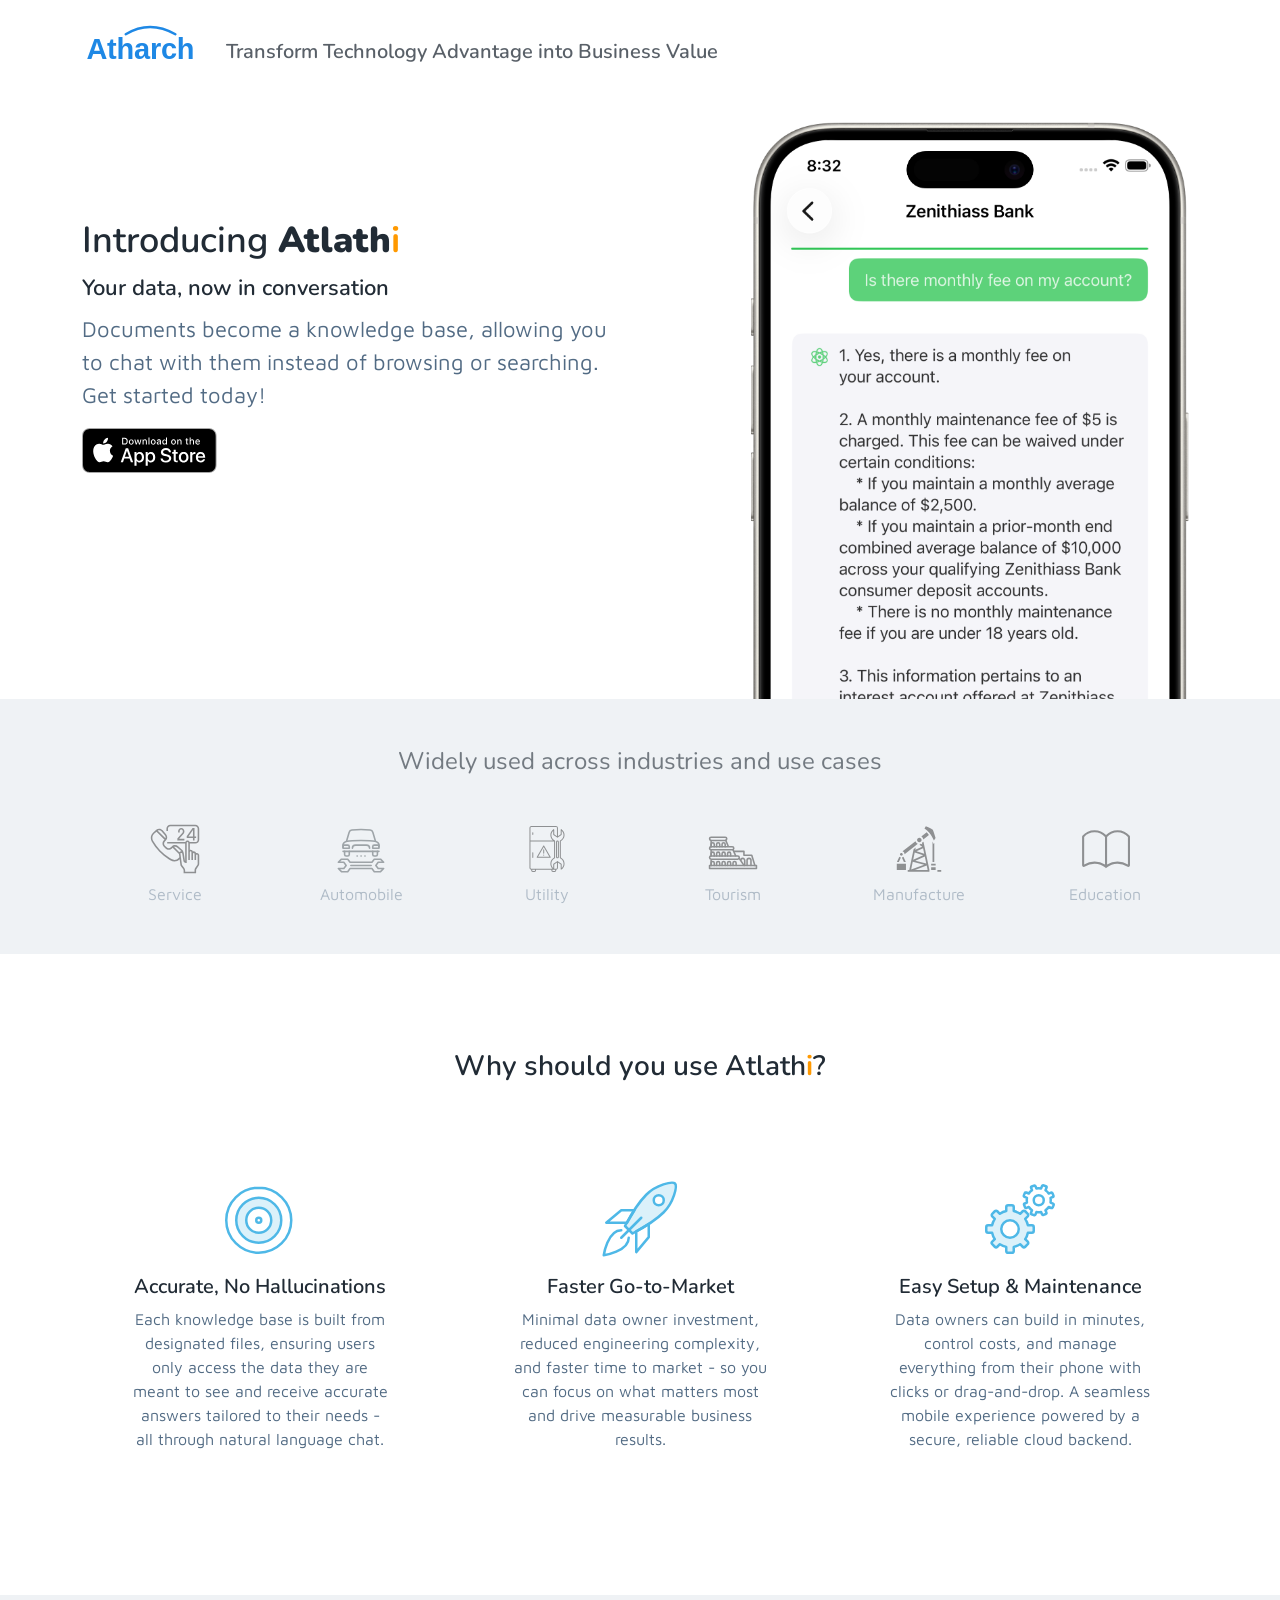
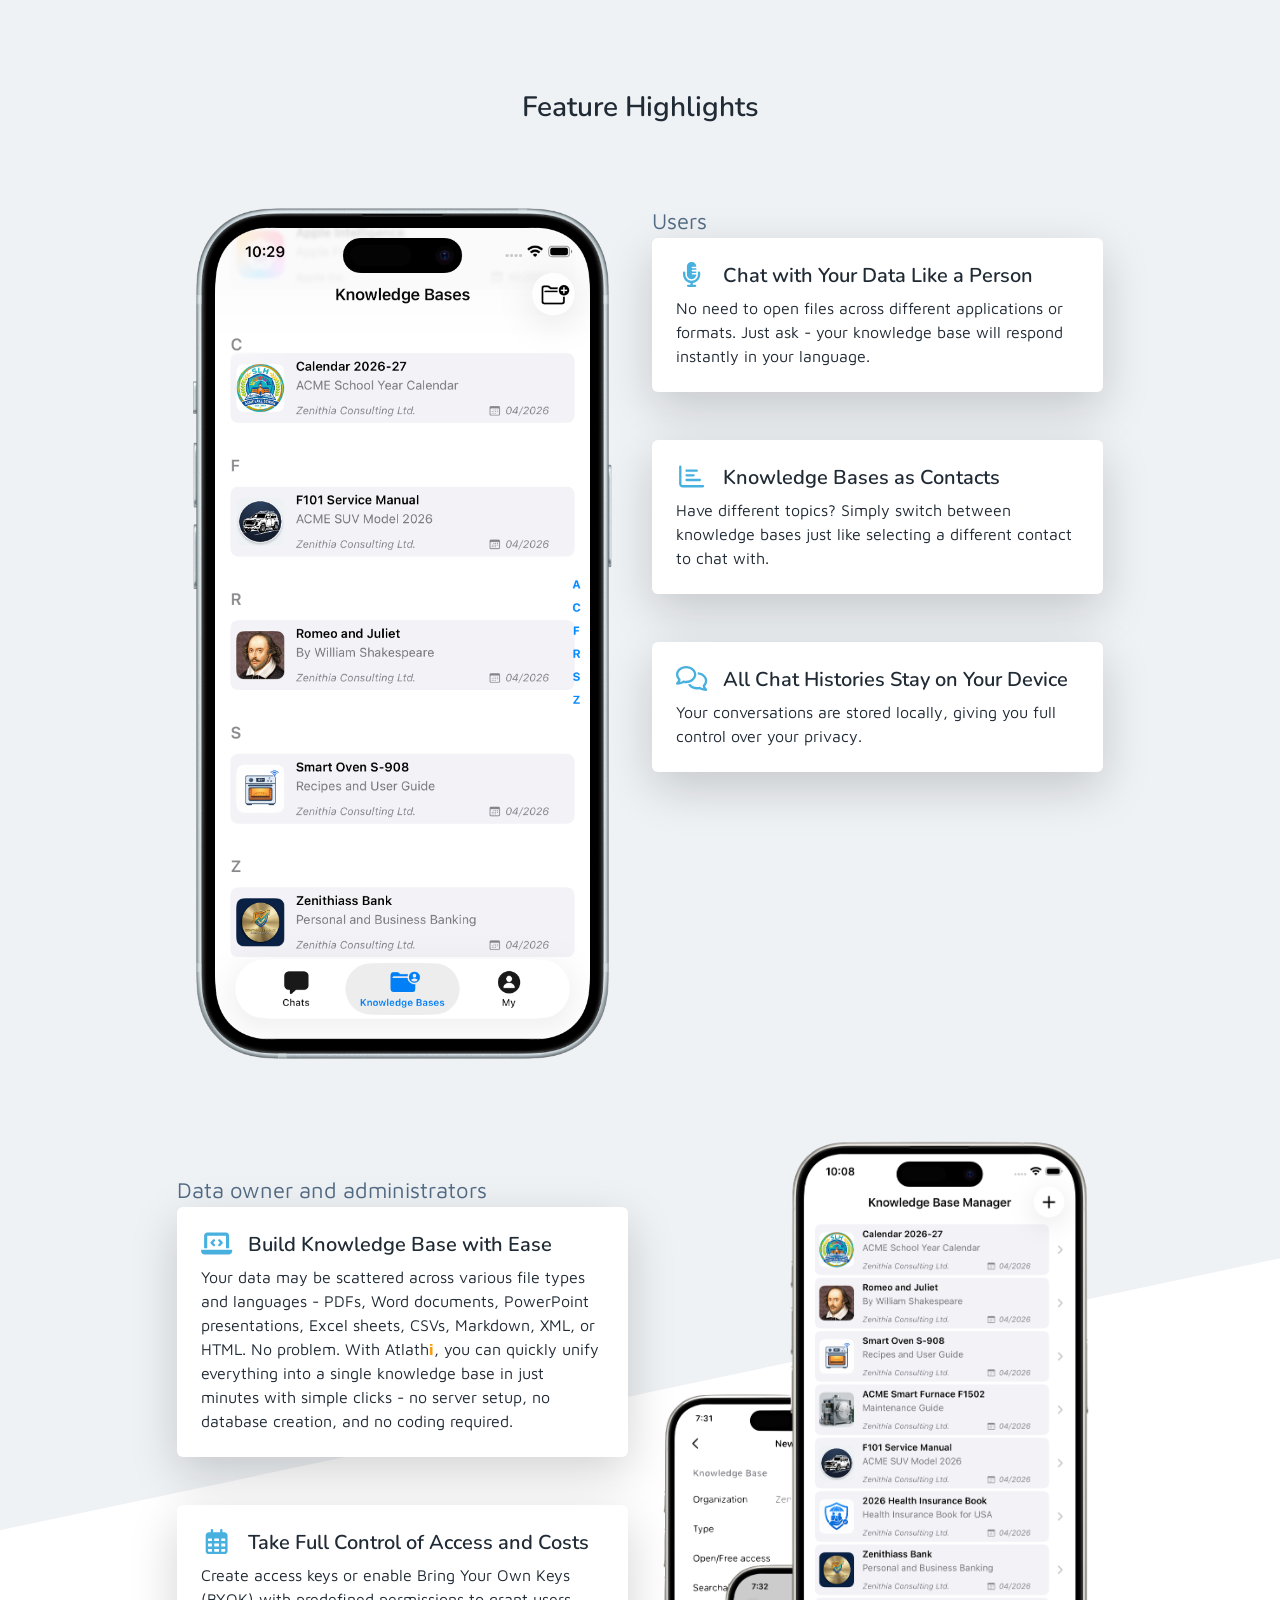
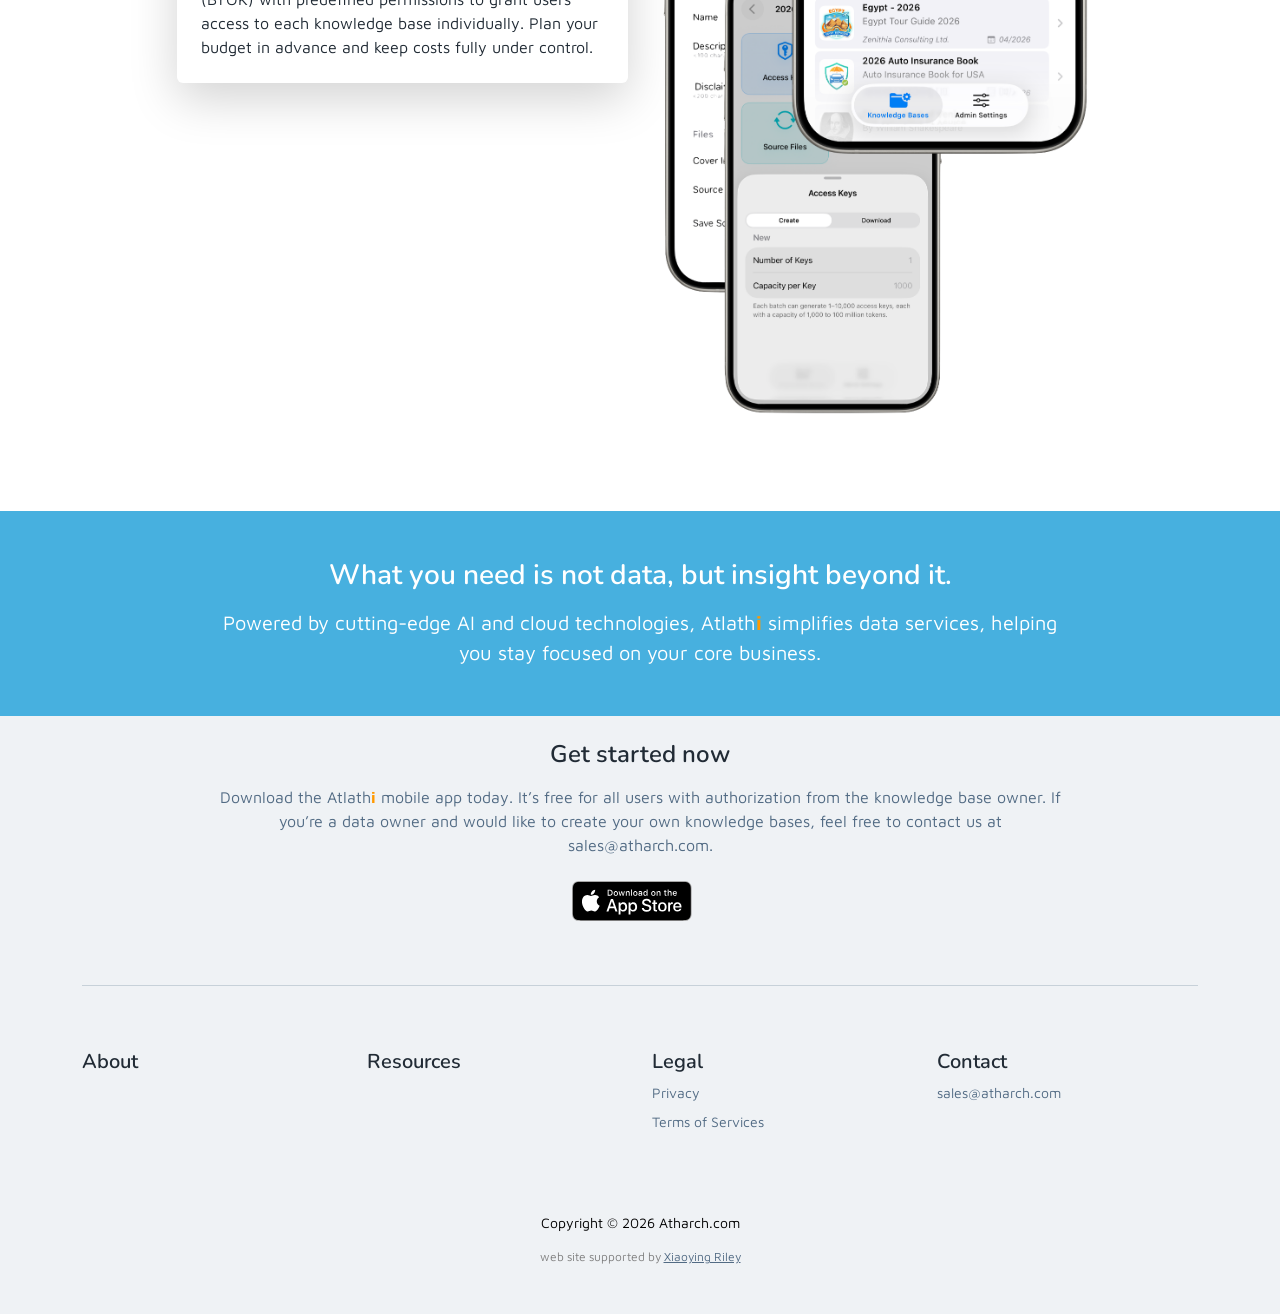
==== index.html @ 4c89c0ac "update I to orange" ====
<!DOCTYPE html>
<html lang="en"> 
<head>
    <title>Atharch.com</title>
    
    <!-- Meta -->
    <meta charset="utf-8">
    <meta http-equiv="X-UA-Compatible" content="IE=edge">
    <meta name="viewport" content="width=device-width, initial-scale=1.0">
    <meta name="description" content="Atlathi - Chat with your data">
    <meta name="author" content="Atharch.com">    
    <link rel="shortcut icon" href="favicon.ico"> 
    
    <!-- Google Font -->
    <link href="https://fonts.googleapis.com/css?family=Maven+Pro:400,500,700|Nunito:400,600,700" rel="stylesheet">
    
    <!-- FontAwesome JS-->
	<script defer src="assets/fontawesome/js/all.min.js"></script>
    
    <!-- Plugins CSS -->
    <link rel="stylesheet" href="assets/plugins/flickity/flickity.min.css">
    
    <!-- Theme CSS -->  
    <link id="theme-style" rel="stylesheet" href="assets/css/theme.css">

</head> 

<script>
document.addEventListener('click', function(e) {
    const target = e.target.closest('a'); // 确保点击的是链接
    if (target && target.getAttribute('href') === '#') {
        e.preventDefault(); // 核心：阻止浏览器的默认添加 # 行为
    }
}, false);
</script>

<body>
	</div>
    <header class="header">
	    
        <div class="branding">
            
            <div class="container position-relative">

				<nav class="navbar navbar-expand-lg" >
					<h1 class="site-logo">                                                                                                                        
						<a class="navbar-brand d-inline-flex align-items-end" href="/">                                                                             
						<img class="logo-icon me-3" src="assets/images/atharch-logo-icon.svg" alt="logo">                                                         
						<span class="text-muted" style="font-size: 1.25rem;">Transform Technology Advantage into Business Value</span>                              
						</a>                                                                                                                                        
					</h1>  	
					<!-- // Social Media List -->
					<!-- <ul class="social-list list-inline mb-0 position-absolute">
			            <li class="list-inline-item"><a class="text-dark" href="#"><i class="fa-brands fa-x-twitter fa-fw"></i></a></li>
		                <li class="list-inline-item"><a class="text-dark" href="#"><i class="fa-brands fa-facebook-f fa-fw"></i></a></li>
		                <li class="list-inline-item"><a class="text-dark" href="#"><i class="fa-brands fa-instagram fa-fw"></i></a></li>
		            </ul> -->
	
				</nav>	            
            </div><!--//container-->            
        </div><!--//branding-->
    </header><!--//header-->
    
    <section class="hero-section">
	    <div class="container">
		    <div class="row figure-holder">
			    <div class="col-12 col-md-6 pt-3 pt-md-4">
					<h2 class="site-headline font-weight-bold mt-lg-5 pt-lg-5">Introducing <strong>Atlath<span style="color:#FF9900;font-weight:bold">i</span></strong><br>
					<span class="site-tagline mb-3">Your data, now in conversation</span>
					</h2>

					<div class="site-tagline mb-3">Documents become a knowledge base, allowing you to chat with them instead of browsing or searching. Get started today!</div>

					<div class="cta-btns">
					    <!-- <div class="mb-4"><a class="btn btn-primary font-weight-bold theme-btn" href="https://themes.3rdwavemedia.com/bootstrap-templates/startup/nova-bootstrap-landing-page-template-for-mobile-apps/">Try Nova for FREE</a></div> -->
					    <ul class="app-stores list-unstyled list-inline mx-auto mx-md-0 d-inline-block">
						    <li class="list-inline-item me-3"><a href="#"><img class="ios" src="assets/images/appstore-apple.svg" alt="app-store"></a></li>
						    <!-- <li class="list-inline-item"><a href="#"><img class="android" src="assets/images/appstore-android.svg" alt="google play"></a></li> -->
					    </ul>
				    </div>
			    </div>
		    </div><!--//row-->
	    </div>
    </section><!--//hero-section-->
    
    <section class="logos-section theme-bg-primary py-5 text-center">
	    <div class="container">
		    <h3 class="mb-5">Widely used across industries and use cases</h3>
		    <div class="logos-row row mx-auto justify-content-center">
	            <div class="item col-4 col-md-3 col-lg-2 mb-3 mb-lg-0">
		            <div class="item-inner d-flex flex-column align-items-center">
		                <img src="assets/images/logos/support-logo.svg" alt="Service" style="height: 50px; width: auto;">
		                <span class="mt-2">Service</span>
		            </div>
	            </div>

				<div class="item col-4 col-md-3 col-lg-2 mb-3 mb-lg-0">
		            <div class="item-inner d-flex flex-column align-items-center">
		                <img src="assets/images/logos/automobile-logo.svg" alt="Automobile" style="height: 50px; width: auto;">
		                <span class="mt-2">Automobile</span>
		            </div>
	            </div>

	            <div class="item col-4 col-md-3 col-lg-2 mb-3 mb-lg-0">
		            <div class="item-inner d-flex flex-column align-items-center">
		                <img src="assets/images/logos/repair-logo.svg" alt="Utility" style="height: 50px; width: auto;">
		                <span class="mt-2">Utility</span>
		            </div>
	            </div>

	            <div class="item col-4 col-md-3 col-lg-2 mb-3 mb-lg-0">
		            <div class="item-inner d-flex flex-column align-items-center">
		                <img src="assets/images/logos/tourism-logo.svg" alt="Tourism" style="height: 50px; width: auto;">
		                <span class="mt-2">Tourism</span>
		            </div>
	            </div>

	            <div class="item col-4 col-md-3 col-lg-2 mb-3 mb-lg-0">
		            <div class="item-inner d-flex flex-column align-items-center">
		                <img src="assets/images/logos/industry-logo.svg" alt="Manufacture" style="height: 50px; width: auto;">
		                <span class="mt-2">Manufacture</span>
		            </div>
	            </div>

				<div class="item col-4 col-md-3 col-lg-2 mb-3 mb-lg-0">
		            <div class="item-inner d-flex flex-column align-items-center">
		                <img src="assets/images/logos/education-logo.svg" alt="Education" style="height: 50px; width: auto;">
		                <span class="mt-2">Education</span>
		            </div>
	            </div>
	        </div>
	    </div>
    </section>
    
    <section class="benefits-section py-5">
	    
	    <div class="container py-lg-5">
		    <h3 class="mb-5 text-center font-weight-bold">Why should you use Atlath<span style="color:#FF9900;font-weight:bold">i</span>?</h3>
		    <div class="row">
		        <div class="item col-12 col-lg-4">
				    <div class="item-inner text-center p-3 p-lg-5">
					    <img class="mb-3" src="assets/images/icon-target.svg" alt="" />
					    <h5>Accurate, No Hallucinations</h5>
					    <div>Each knowledge base is built from designated files, ensuring users only access the data they are meant to see and receive accurate answers tailored to their needs - all through natural language chat. </div>
				    </div>
			    </div>
			    <div class="item col-12 col-lg-4">
				    <div class="item-inner text-center p-3 p-lg-5">
					    <img class="mb-3" src="assets/images/icon-rocket.svg" alt="" />
					    <h5>Faster Go-to-Market</h5>
					    <div>Minimal data owner investment, reduced engineering complexity, and faster time to market - so you can focus on what matters most and drive measurable business results.</div>
				    </div>
			    </div>
			    <div class="item col-12 col-lg-4">
				    <div class="item-inner text-center p-3 p-lg-5">
					    <img class="mb-3" src="assets/images/icon-cogs.svg" alt="" />
					    <h5>Easy Setup & Maintenance</h5>
					    <div>Data owners can build in minutes, control costs, and manage everything from their phone with clicks or drag-and-drop. A seamless mobile experience powered by a secure, reliable cloud backend.</div>
				    </div>
			    </div>
		    </div><!--//row-->
		    <!-- <div class="pt-3 text-center">
			    <a class="btn btn-primary theme-btn theme-btn-ghost font-weight-bold" href="#">Learn More</a>
		    </div> -->
	    </div>
	    
    </section><!--//benefits-section-->
    
    <section class="features-section py-5">
	    <div class="container py-lg-5 position-relative">
		    <h3 class="mb-3 text-center font-weight-bold section-heading">Feature Highlights</h3>
		    <div class="row pt-5 mb-5">
			    
			    <div class="col-12 col-md-6 col-xl-5 offset-xl-1 d-none d-md-block">
				    <img class="product-figure product-figure-1 img-fluid" src="assets/images/feature1.png" alt="" />
			    </div>
			    
		        <div class="col-12 col-md-6 col-xl-5 pr-xl-3 pt-md-3">
					<span class="site-tagline mb-3">Users</span>
				    <div class="card rounded border-0 shadow-lg  mb-5">
					    <div class="card-body p-4">
							<h5 class="card-title"><i class="fas fa-microphone-alt me-2 me-lg-3 text-primary fa-lg fa-fw"></i>Chat with Your Data Like a Person</h5>
							<p class="card-text">No need to open files across different applications or formats. Just ask - your knowledge base will respond instantly in your language.</p>
							<!-- <a class="more-link" href="#" >Learn more <span class="more-arrow">&rarr;</span></a> -->
						</div>
				    </div>
				    
				    <div class="card rounded border-0 shadow-lg mb-5">
					    <div class="card-body p-4">
							<h5 class="card-title"><i class="far fa-chart-bar me-2 me-lg-3 text-primary fa-lg fa-fw"></i>Knowledge Bases as Contacts</h5>
							<p class="card-text">Have different topics? Simply switch between knowledge bases just like selecting a different contact to chat with.</p>
							<!-- <a class="more-link" href="#" >Learn more <span class="more-arrow">&rarr;</span></a> -->
						</div>
				    </div>
				    <div class="card rounded border-0 shadow-lg">
					    <div class="card-body p-4">
							<h5 class="card-title"><i class="far fa-comments me-2 me-lg-3 text-primary fa-lg fa-fw"></i>All Chat Histories Stay on Your Device</h5>
							<p class="card-text">Your conversations are stored locally, giving you full control over your privacy.</p>
							<!-- <a class="more-link" href="#" >Learn more <span class="more-arrow">&rarr;</span></a> -->
						</div>
				    </div>
			    </div>
		    </div>
		    
		    <div class="row">
			    <div class="col-12 col-md-6 col-xl-5 order-md-2 pr-xl-3 d-none d-md-block">
				    <img class="product-figure product-figure-2 img-fluid" src="assets/images/admin.png" alt="" />
			    </div>
			    <div class="col-12 col-md-6 col-xl-5 order-md-1 offset-xl-1 pt-xl-5">
					<span class="site-tagline mb-3">Data owner and administrators</span>
				    <div class="card rounded border-0 shadow-lg  mb-5">
					    <div class="card-body p-4">
							<h5 class="card-title"><i class="fas fa-laptop-code me-2 me-lg-3 text-primary fa-lg fa-fw"></i>Build Knowledge Base with Ease</h5>
							<p class="card-text">Your data may be scattered across various file types and languages - PDFs, Word documents, PowerPoint presentations, Excel sheets, CSVs, Markdown, XML, or HTML. No problem. With Atlath<span style="color:#FF9900;font-weight:bold">i</span>, you can quickly unify everything into a single knowledge base in just minutes with simple clicks - no server setup, no database creation, and no coding required.</p>
							<!-- <a class="more-link" href="#" >Learn more <span class="more-arrow">&rarr;</span></a> -->
						</div>
				    </div>
				    
				    <div class="card rounded border-0 shadow-lg">
					    <div class="card-body p-4">
							<h5 class="card-title"><i class="far fa-calendar-alt me-2 me-lg-3 text-primary fa-lg fa-fw"></i>Take Full Control of Access and Costs</h5>
							<p class="card-text">Create access keys or enable Bring Your Own Keys (BYOK) with predefined permissions to grant users access to each knowledge base individually. Plan your budget in advance and keep costs fully under control.</p>
							<!-- <a class="more-link" href="#" >Learn more <span class="more-arrow">&rarr;</span></a> -->
						</div>
				    </div>
			    </div>
			   
		    </div>
		    
		    <!-- <div class="pt-5 text-center">
			    <a class="btn btn-primary theme-btn theme-btn-ghost font-weight-bold" href="#">View all features</a>
		    </div> -->
	    </div><!--//container-->
	    
    </section><!--//features-section-->
    
    <section class="cta-section py-5 theme-bg-secondary text-center">
	    <div class="container">
		    <h3 class="text-white font-weight-bold mb-3">What you need is not data, but insight beyond it.</h3>
		    <div class="text-white mx-auto single-col-max-width section-intro">Powered by cutting-edge AI and cloud technologies, Atlath<span style="color:#FF9900;font-weight:bold">i</span> simplifies data services, helping you stay focused on your core business.</div>
		    <!-- <a class="btn theme-btn theme-btn-ghost theme-btn-on-bg mt-4" href="#">Download  Now - It's FREE</a> -->
	    </div>
    </section>
    
    <!-- <section id="quote" class="testimonial-section py-5">
	    <div class="py-lg-5">
		    <h3 class="mb-5 text-center">We know that your business success is built on your customers' success</h3>
		    
	        <div id="testimonial-carousel" class="testimonial-carousel">
			    <div class="carousel-cell">
				    <div class="item-inner shadow rounded">
					    <h5 class="mb-2">Amazing App!</h5>
					    <div class="ratings text-primary mb-3"><i class="fas fa-star"></i><i class="fas fa-star"></i><i class="fas fa-star"></i><i class="fas fa-star"></i><i class="fas fa-star"></i></div>
					    <div class="mb-3">Lorem ipsum dolor sit amet, consectetuer adipiscing elit. Aenean commodo ligula eget dolor. Aenean massa. Cum sociis natoque penatibus et magnis dis.Lorem ipsum dolor sit amet, consectetuer adipiscing elit. Aenean commodo ligula eget dolor. Aenean massa. 
					    </div>
					    <div class="source row">
						    <div class="col-auto">
						        <img class="source-profile rounded-circle" src="assets/images/users/user-1.jpg" alt="" />
					        </div>
						    <div class="source-info col pt-3">
							    <div>Tony Carter</div>
							    <div>London, UK</div>
						    </div>
					    </div>
				    </div>
			    </div>
			    
			    <div class="carousel-cell">
				    <div class="item-inner shadow rounded">
					    <h5 class="mb-2">Marvellous!</h5>
					    <div class="ratings text-primary mb-3"><i class="fas fa-star"></i><i class="fas fa-star"></i><i class="fas fa-star"></i><i class="fas fa-star"></i><i class="fas fa-star-half"></i></div>
					    <div class="mb-3">Lorem ipsum dolor sit amet, consectetuer adipiscing elit. Aenean commodo ligula eget dolor. Aenean massa. Cum sociis natoque penatibus et magnis dis.Lorem ipsum dolor sit amet, consectetuer adipiscing elit. Aenean commodo ligula eget dolor. Aenean massa. 
					    </div>
					    <div class="source row">
						    <div class="col-auto">
						        <img class="source-profile rounded-circle" src="assets/images/users/user-2.jpg" alt="" />
						    </div>
						    <div class="source-info col pt-3">
							    <div>Helen Owens</div>
							    <div>New York, US</div>
						    </div>
					    </div>
				    </div>
			    </div>
			    
			    <div class="carousel-cell">
				    <div class="item-inner shadow rounded">
					    <h5 class="mb-2">Actually Impressive!</h5>
					    <div class="ratings text-primary mb-3"><i class="fas fa-star"></i><i class="fas fa-star"></i><i class="fas fa-star"></i><i class="fas fa-star"></i><i class="fas fa-star"></i></div>
					    <div class="mb-3">Lorem ipsum dolor sit amet, consectetuer adipiscing elit. Aenean commodo ligula eget dolor. Aenean massa. Cum sociis natoque penatibus et magnis dis.Lorem ipsum dolor sit amet, consectetuer adipiscing elit. Aenean commodo ligula eget dolor. Aenean massa. 
					    </div>
					    <div class="source row">
						    <div class="col-auto">
						        <img class="source-profile rounded-circle" src="assets/images/users/user-3.jpg" alt="" />
						    </div>
						    <div class="source-info col pt-3">
							    <div>Scott Rivera</div>
							    <div>Florida, US</div>
						    </div>
					    </div>
				    </div>
			    </div>
			    
			    <div class="carousel-cell">
				    <div class="item-inner shadow rounded">
					    <h5 class="mb-2">Total Game Changer!</h5>
					    <div class="ratings text-primary mb-3"><i class="fas fa-star"></i><i class="fas fa-star"></i><i class="fas fa-star"></i><i class="fas fa-star"></i><i class="fas fa-star"></i></div>
					    <div class="mb-3">Lorem ipsum dolor sit amet, consectetuer adipiscing elit. Aenean commodo ligula eget dolor. Aenean massa. Cum sociis natoque penatibus et magnis dis.Lorem ipsum dolor sit amet, consectetuer adipiscing elit. Aenean commodo ligula eget dolor. Aenean massa. 
					    </div>
					    <div class="source row">
						    <div class="col-auto">
						        <img class="source-profile rounded-circle" src="assets/images/users/user-4.jpg" alt="" />
						    </div>
						    <div class="source-info col pt-3">
							    <div>Charles Brewer</div>
							    <div>San Francisco, US</div>
						    </div>
					    </div>
				    </div>
			    </div>
			    
			    <div class="carousel-cell">
				    <div class="item-inner shadow rounded">
					    <h5 class="mb-2">Just Perfect!</h5>
					    <div class="ratings text-primary mb-3"><i class="fas fa-star"></i><i class="fas fa-star"></i><i class="fas fa-star"></i><i class="fas fa-star"></i><i class="fas fa-star"></i></div>
					    <div class="mb-3">Lorem ipsum dolor sit amet, consectetuer adipiscing elit. Aenean commodo ligula eget dolor. Aenean massa. Cum sociis natoque penatibus et magnis dis.Lorem ipsum dolor sit amet, consectetuer adipiscing elit. Aenean commodo ligula eget dolor. Aenean massa. 
					    </div>
					    <div class="source row">
						    <div class="col-auto">
						        <img class="source-profile rounded-circle" src="assets/images/users/user-5.jpg" alt="" />
						    </div>
						    <div class="source-info col pt-3">
							    <div>Deborah Reed</div>
							    <div>Paris, France</div>
						    </div>
					    </div>
				    </div>
			    </div>
			    
			    <div class="carousel-cell">
				    <div class="item-inner shadow rounded">
					    <h5 class="mb-2">Great App!</h5>
					    <div class="ratings text-primary mb-3"><i class="fas fa-star"></i><i class="fas fa-star"></i><i class="fas fa-star"></i><i class="fas fa-star"></i><i class="fas fa-star"></i></div>
					    <div class="mb-3">Lorem ipsum dolor sit amet, consectetuer adipiscing elit. Aenean commodo ligula eget dolor. Aenean massa. Cum sociis natoque penatibus et magnis dis.Lorem ipsum dolor sit amet, consectetuer adipiscing elit. Aenean commodo ligula eget dolor. Aenean massa. 
					    </div>
					    <div class="source row">
						    <div class="col-auto">
						        <img class="source-profile rounded-circle" src="assets/images/users/user-6.jpg" alt="" />
						    </div>
						    <div class="source-info col pt-3">
							    <div>Tony Cheng</div>
							    <div>San Francisco, US</div>
						    </div>
					    </div>
				    </div>
			    </div>
			    
			    <div class="carousel-cell">
				    <div class="item-inner shadow rounded">
					    <h5 class="mb-2">Exceptional!</h5>
					    <div class="ratings text-primary mb-3"><i class="fas fa-star"></i><i class="fas fa-star"></i><i class="fas fa-star"></i><i class="fas fa-star"></i><i class="fas fa-star"></i></div>
					    <div class="mb-3">Lorem ipsum dolor sit amet, consectetuer adipiscing elit. Aenean commodo ligula eget dolor. Aenean massa. Cum sociis natoque penatibus et magnis dis.Lorem ipsum dolor sit amet, consectetuer adipiscing elit. Aenean commodo ligula eget dolor. Aenean massa. 
					    </div>
					    <div class="source row">
						    <div class="col-auto">
						        <img class="source-profile rounded-circle me-3" src="assets/images/users/user-7.jpg" alt="" />
						    </div>
						    <div class="source-info col pt-3">
							    <div>Kimberly Wells</div>
							    <div>London, UK</div>
						    </div>
					    </div>
				    </div>
			    </div> 
		    </div>  

		    <div class="pt-5 text-center">
			    <a class="btn btn-primary theme-btn font-weight-bold" href="#">Try Atlath<span style="color:#FF9900;font-weight:bold">i</span> Now</a>
		    </div>
		 
	    </div>
	    
    </section> -->
           
    <footer class="footer theme-bg-primary">
	   
	    <div class="download-area py-4">
		    <div class="container text-center">
			    <h3 class="mb-3">Get started now</h3>
		    <!-- <div class="section-intro mb-4 single-col-max-width mx-auto">Download the Atlathi mobile app today. It's free for all users with authorization from the knowledge base owner. If you're a data owner and would like to create your own knowledge bases, feel free to contact us at sales@atharch.com.</div> -->
				
				<div class="section-intro mb-4 single-col-max-width mx-auto">
					Download the Atlath<span style="color:#FF9900;font-weight:bold">i</span> mobile app today. It’s free for all users with authorization from the knowledge base owner.
					If you’re a data owner and would like to create your own knowledge bases, feel free to contact us at
					<a href="mailto:sales@atharch.com?subject=Atlathi%20Inquiry"
					   style="color:inherit; text-decoration:none;"
					   onmouseover="this.style.textDecoration=’underline’"
					   onmouseout="this.style.textDecoration=’none’">sales@atharch.com</a>.
				</div>
				
				<ul class="app-stores list-unstyled list-inline mx-auto  d-inline-block">
				    <li class="list-inline-item me-3"><a href="#"><img class="ios" src="assets/images/appstore-apple.svg" alt="app-store"></a></li>
				    <!-- <li class="list-inline-item"><a href="#"><img class="android" src="assets/images/appstore-android.svg" alt="google play"></a></li> -->
			    </ul>
		    </div><!--//container-->
	    </div><!--//download-area-->

	    <div class="container">
		    <hr>
	    </div>

		 <div class="container py-5 mb-3">
		    <div class="row">
			    <div class="footer-col col-6 col-lg-3">
				    <h4 class="col-heading">About</h4>
				    <ul class="list-unstyled">
					    <!-- <li><a class="text-link" href="#">Our Story</a></li> -->
					    <!-- <li><a class="text-link" href="#">Pricing</a></li> -->
					    <!-- <li><a class="text-link" href="#">Contact</a></li> -->
					    <!-- <li><a class="text-link" href="#">Jobs</a></li> -->
					    
				    </ul>
			    </div>
			    <div class="footer-col col-6 col-lg-3">
				    <h4 class="col-heading">Resources</h4>
				    <ul class="list-unstyled">
					    <!-- <li><a class="text-link" href="#">FAQs</a></li> -->
					    <!-- <li><a class="text-link" href="#">Blog</a></li> -->
					    <!-- <li><a class="text-link" href="#">Support</a></li> -->
					    <!-- <li><a class="text-link" href="#">Developer APIs</a></li> -->
				    </ul>
			    </div>
				
			    <div class="footer-col col-6 col-lg-3">
				    <h4 class="col-heading">Legal</h4>
				    <ul class="list-unstyled">
					    <li><a class="text-link" href="legal/privacy.html">Privacy</a></li>
					    <li><a class="text-link" href="legal/terms.html">Terms of Services</a></li>
				    </ul>
			    </div>

			    <div class="footer-col col-6 col-lg-3">
				    <h4 class="col-heading">Contact</h4>
				    <!-- <ul class="social-list list-unstyled mb-0">
					    <li class="list-inline-item"><a href="#"><i class="fa-brands fa-instagram fa-fw"></i></a></li>
			            <li class="list-inline-item"><a href="#"><i class="fa-brands fa-x-twitter fa-fw"></i></a></li>
		                <li class="list-inline-item"><a href="#"><i class="fa-brands fa-facebook-f fa-fw"></i></a></li>
		                <li class="list-inline-item"><a href="#"><i class="fa-brands fa-youtube fa-fw"></i></a></li>
		            </ul> -->
		            
		            <!-- <div class="mb-2">
			            Atharch Technology Ltd.<br>
			            5020 148th Ave NE<br>
			            Redmond, WA, 98052
		            </div> -->
		            <!-- <div>
			            <a class="text-link" href="#">info@atharch.com</a>
			        </div> -->
					<div id="email-container"></div>
						<script>
							(function() {
								var u = "sales";
								var d = "atharch.com";
								var target = document.getElementById('email-container');
								if (target) {
									var link = document.createElement('a');
									link.href = 'mailto:' + u + '@' + d + '?subject=' + encodeURIComponent('Atlathi Inquiry');
									link.textContent = u + '@' + d;
									link.className = "text-link"; // 保持你原有的样式类
									target.appendChild(link);
								}
							})();
						</script>
			    </div>
		    </div>
	    </div>

	    <div class="footer-bottom text-center pb-5">
	        <!--/* This template is free as long as you keep the footer attribution link. If you'd like to use the template without the attribution link, you can buy the commercial license via our website: themes.3rdwavemedia.com Thank you for your support. :) */-->
			<div style="color: black; font-size: 14px;">Copyright © 2026 Atharch.com

			<div style="height: 10px;"></div>
			
			<div style="color: gray; font-size: 12px; margin-top: 5px;">
				web site supported by 
				<a href="http://themes.3rdwavemedia.com" target="_blank">Xiaoying Riley</a>
			</div>

			<!-- </div>
			<small class="copyright">Web site template by <a href="http://themes.3rdwavemedia.com" target="_blank">Xiaoying Riley</a>
	    </div> -->
		
    </footer>

    <!-- Javascript -->          
    <script type="text/javascript" src="assets/plugins/popper.min.js"></script>
    <script type="text/javascript" src="assets/plugins/bootstrap/js/bootstrap.min.js"></script>  
    <script type="text/javascript" src="assets/plugins/flickity/flickity.pkgd.min.js"></script> 
    <script type="text/javascript" src="assets/js/main.js"></script> 

</body>
</html>
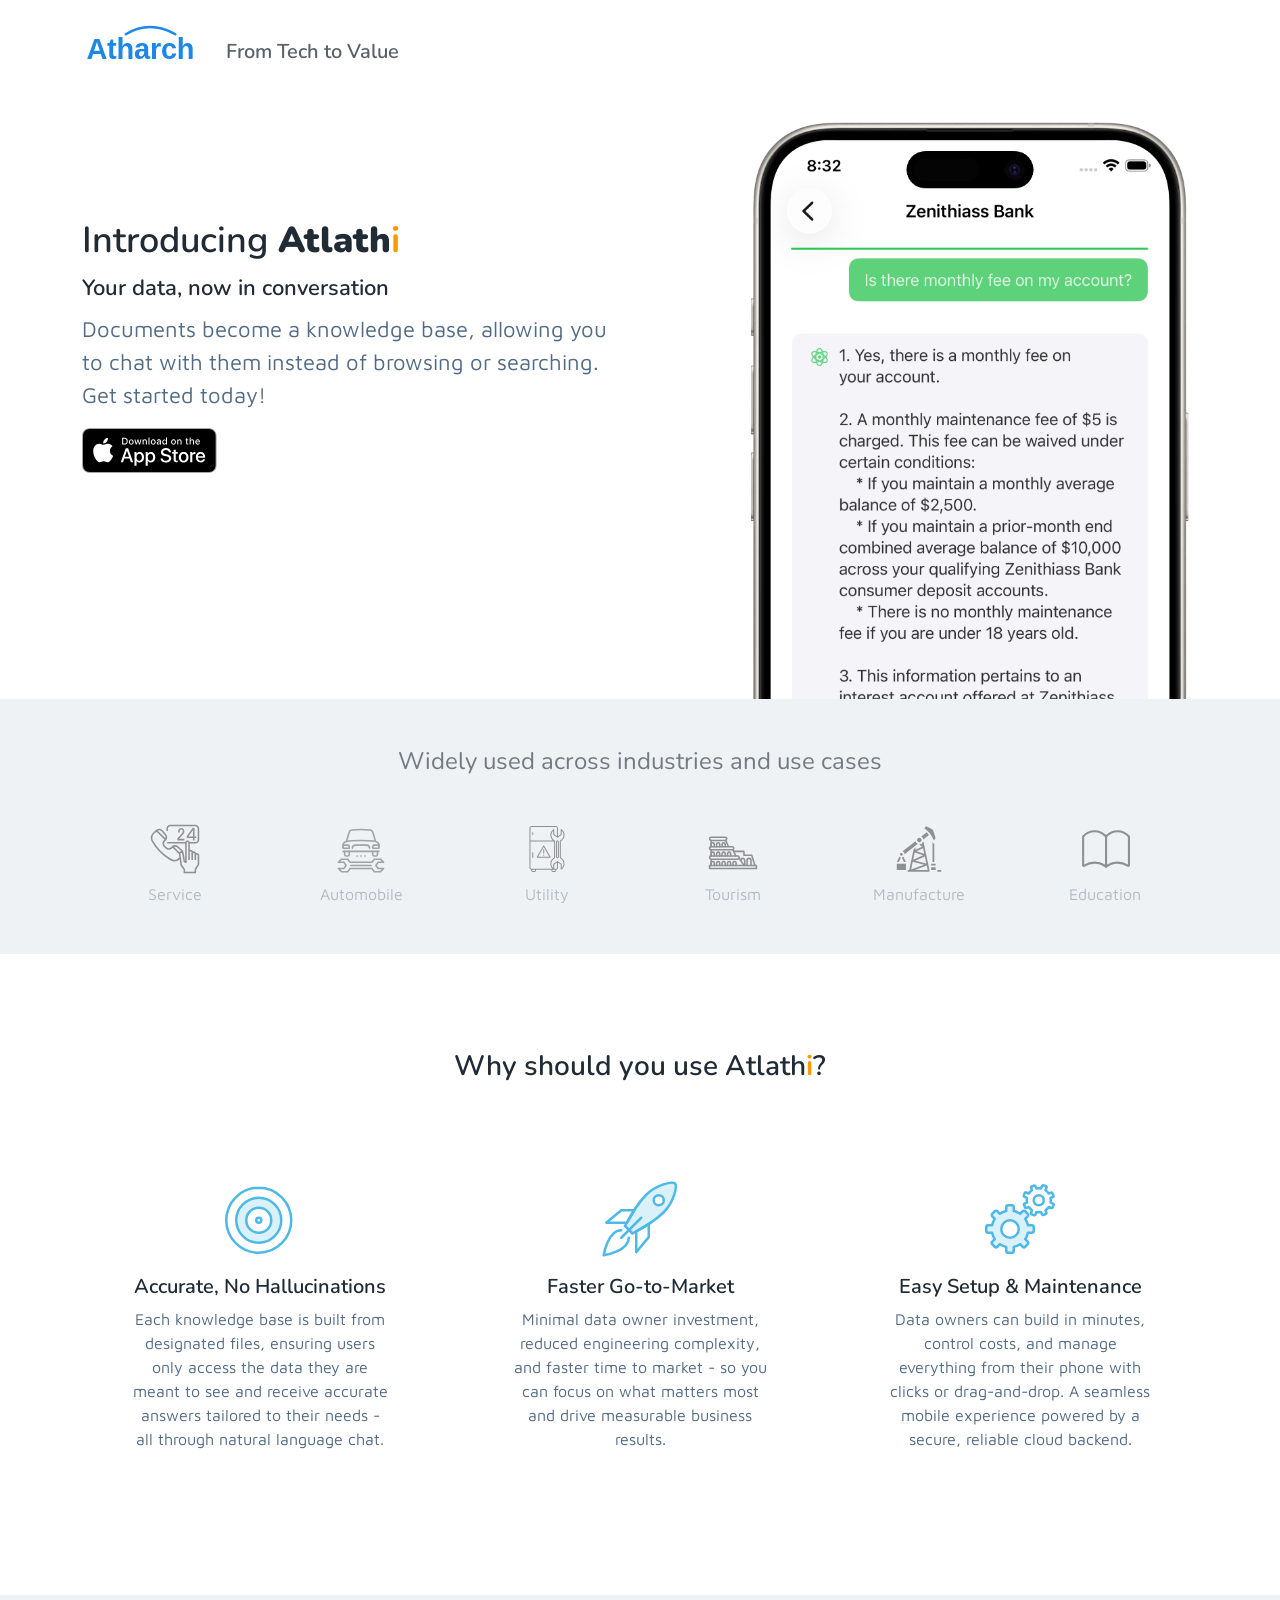
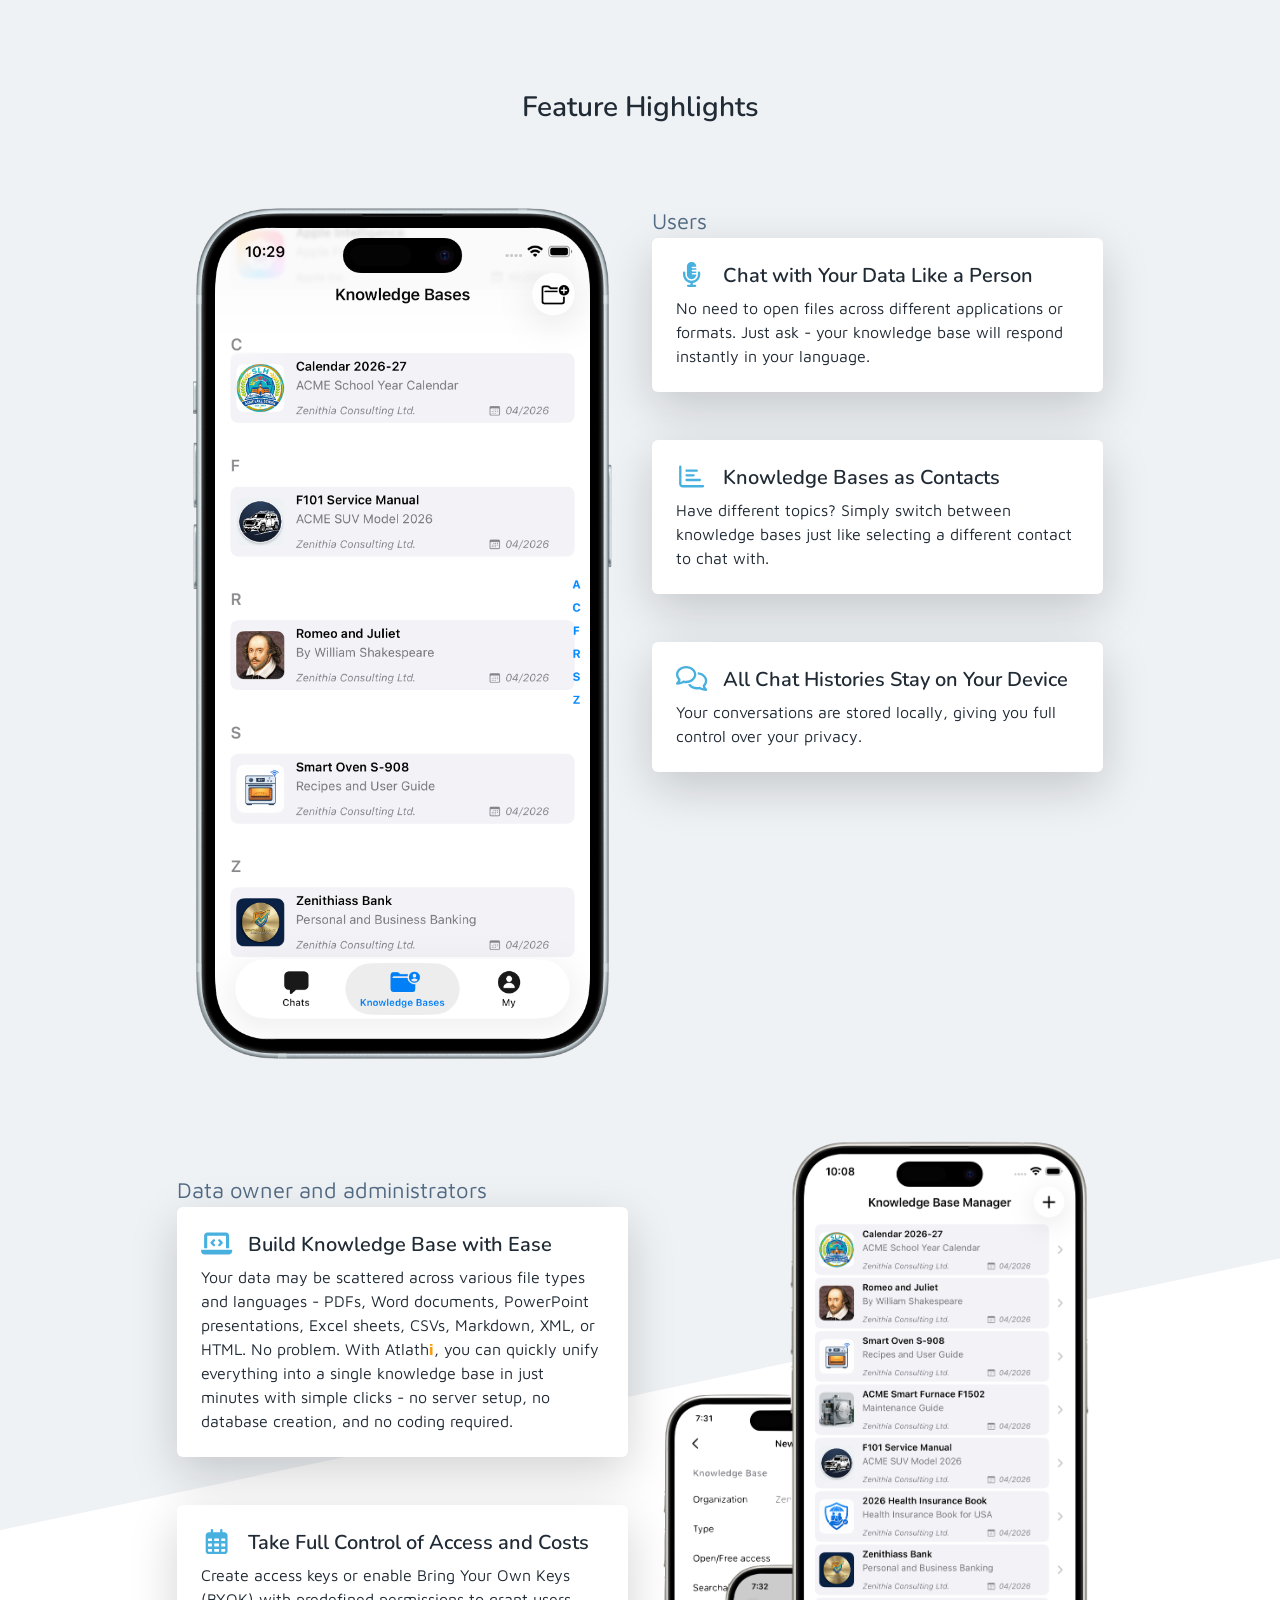
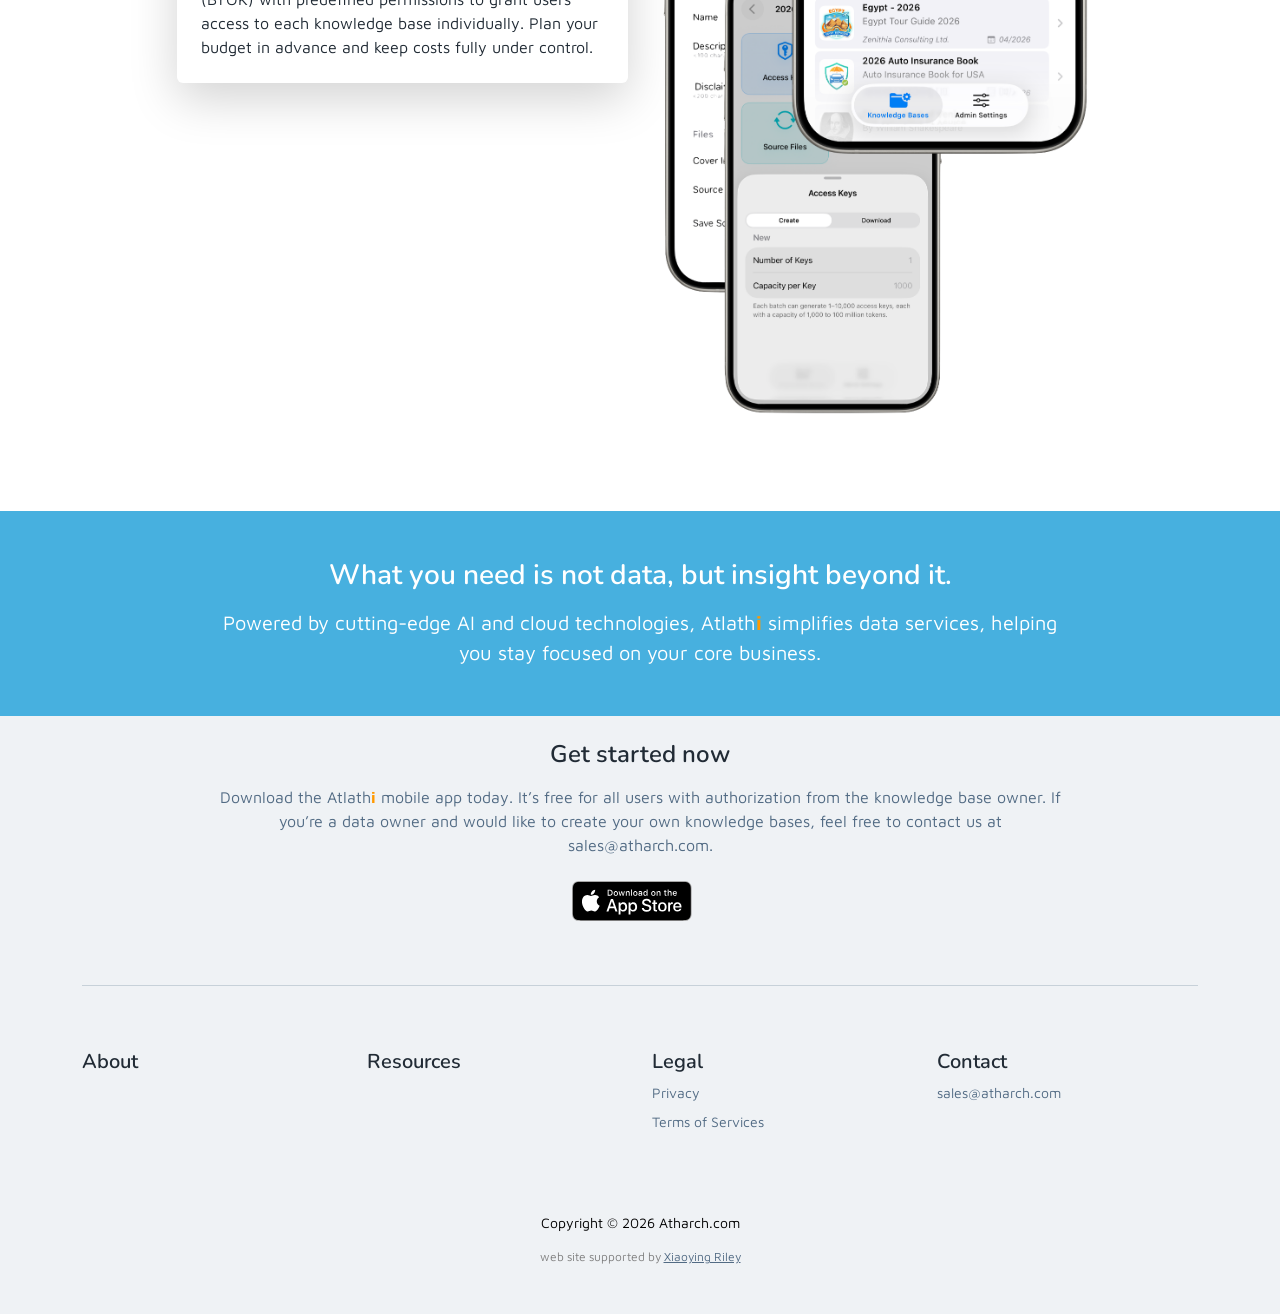
==== commit 89a4c8bc: "chang slogan to shirter words" ====
--- a/index.html
+++ b/index.html
@@ -46,7 +46,7 @@
 					<h1 class="site-logo">                                                                                                                        
 						<a class="navbar-brand d-inline-flex align-items-end" href="/">                                                                             
 						<img class="logo-icon me-3" src="assets/images/atharch-logo-icon.svg" alt="logo">                                                         
-						<span class="text-muted" style="font-size: 1.25rem;">Transform Technology Advantage into Business Value</span>                              
+						<span class="text-muted" style="font-size: 1.25rem;">From Tech to Value</span>                              
 						</a>                                                                                                                                        
 					</h1>  	
 					<!-- // Social Media List -->
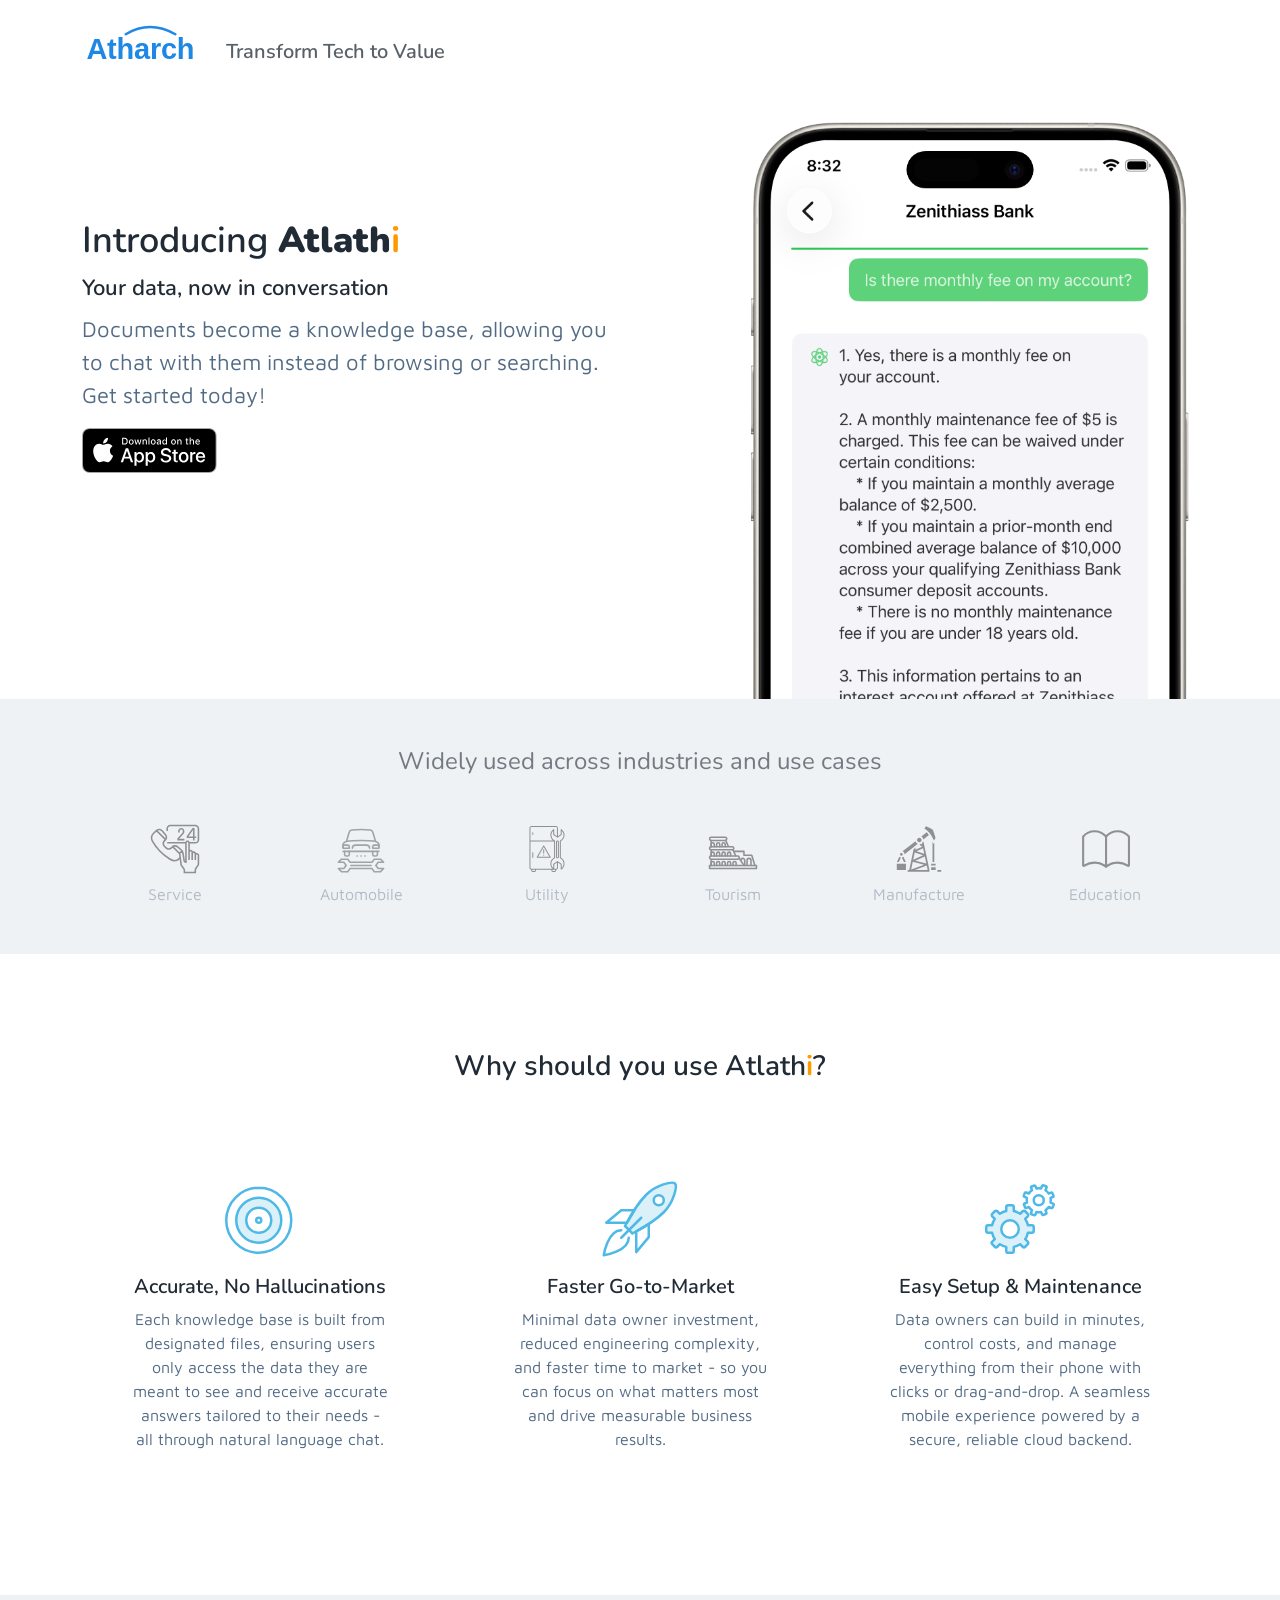
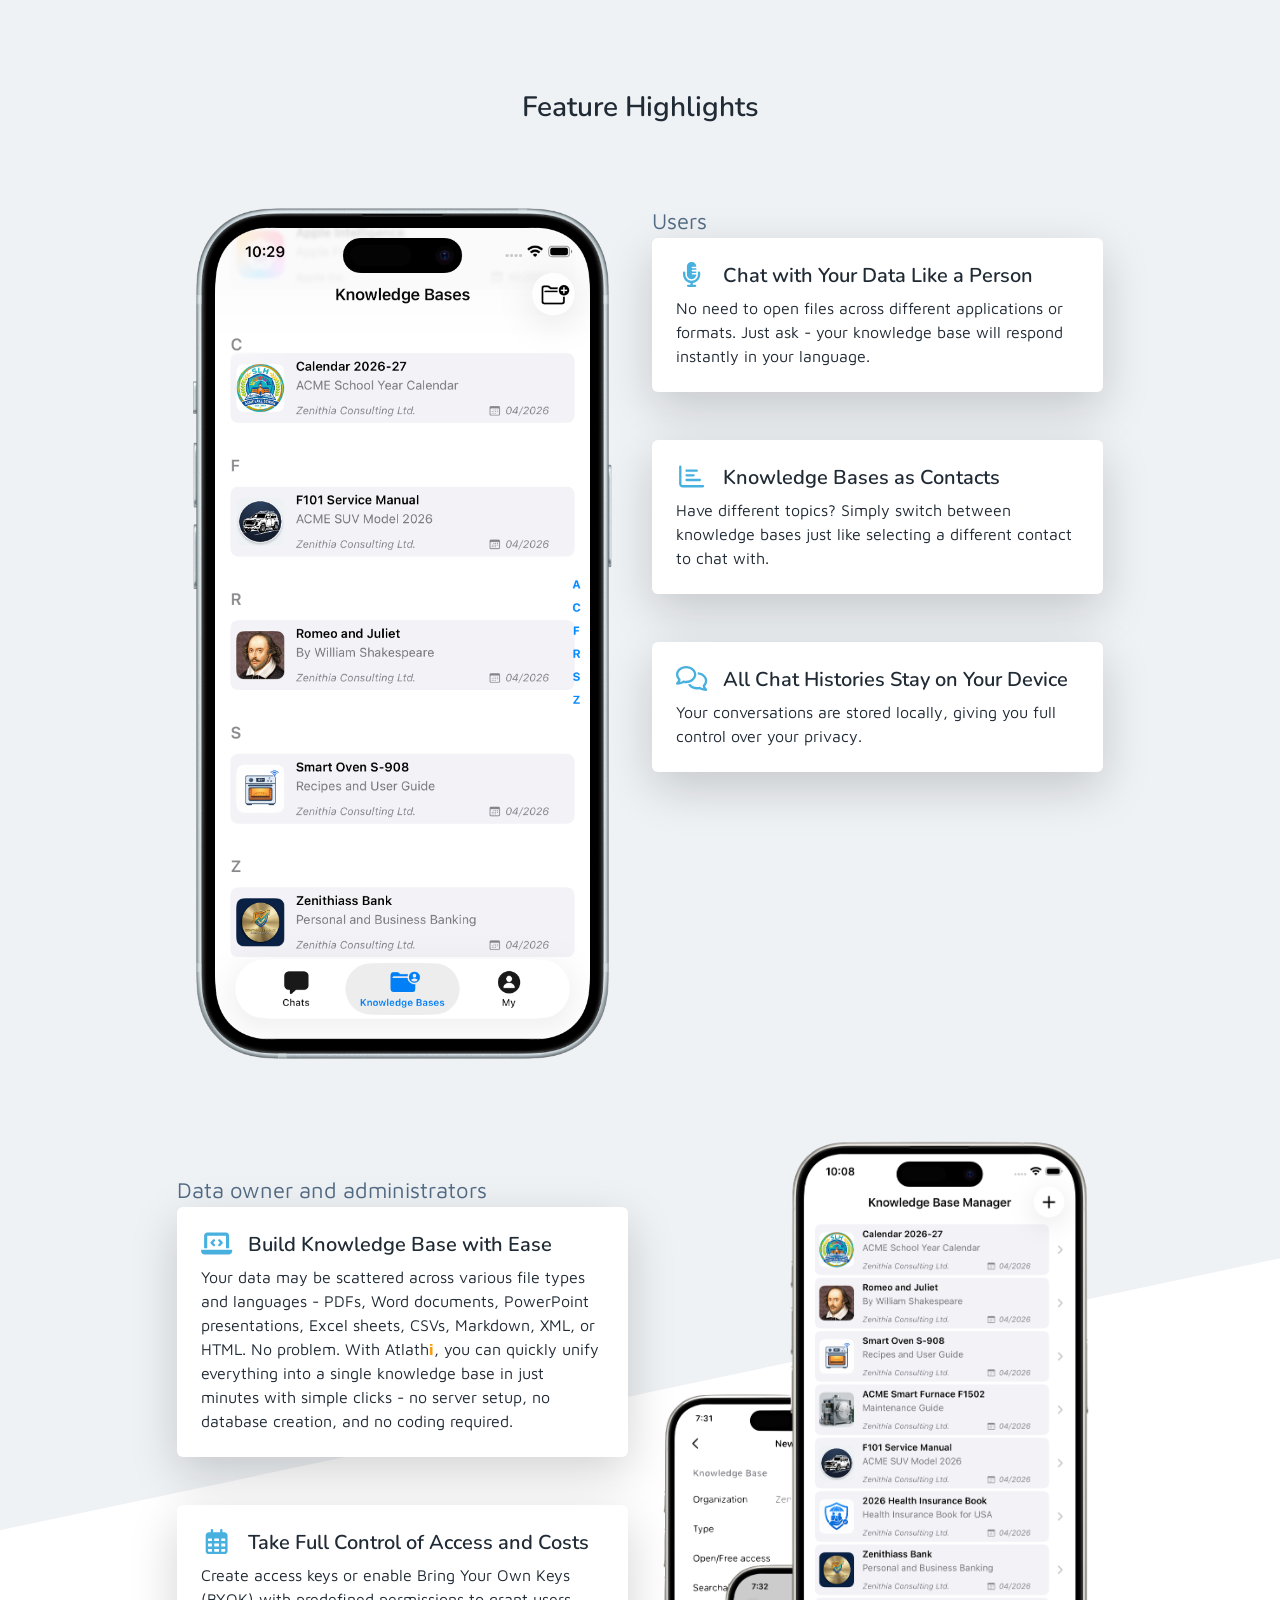
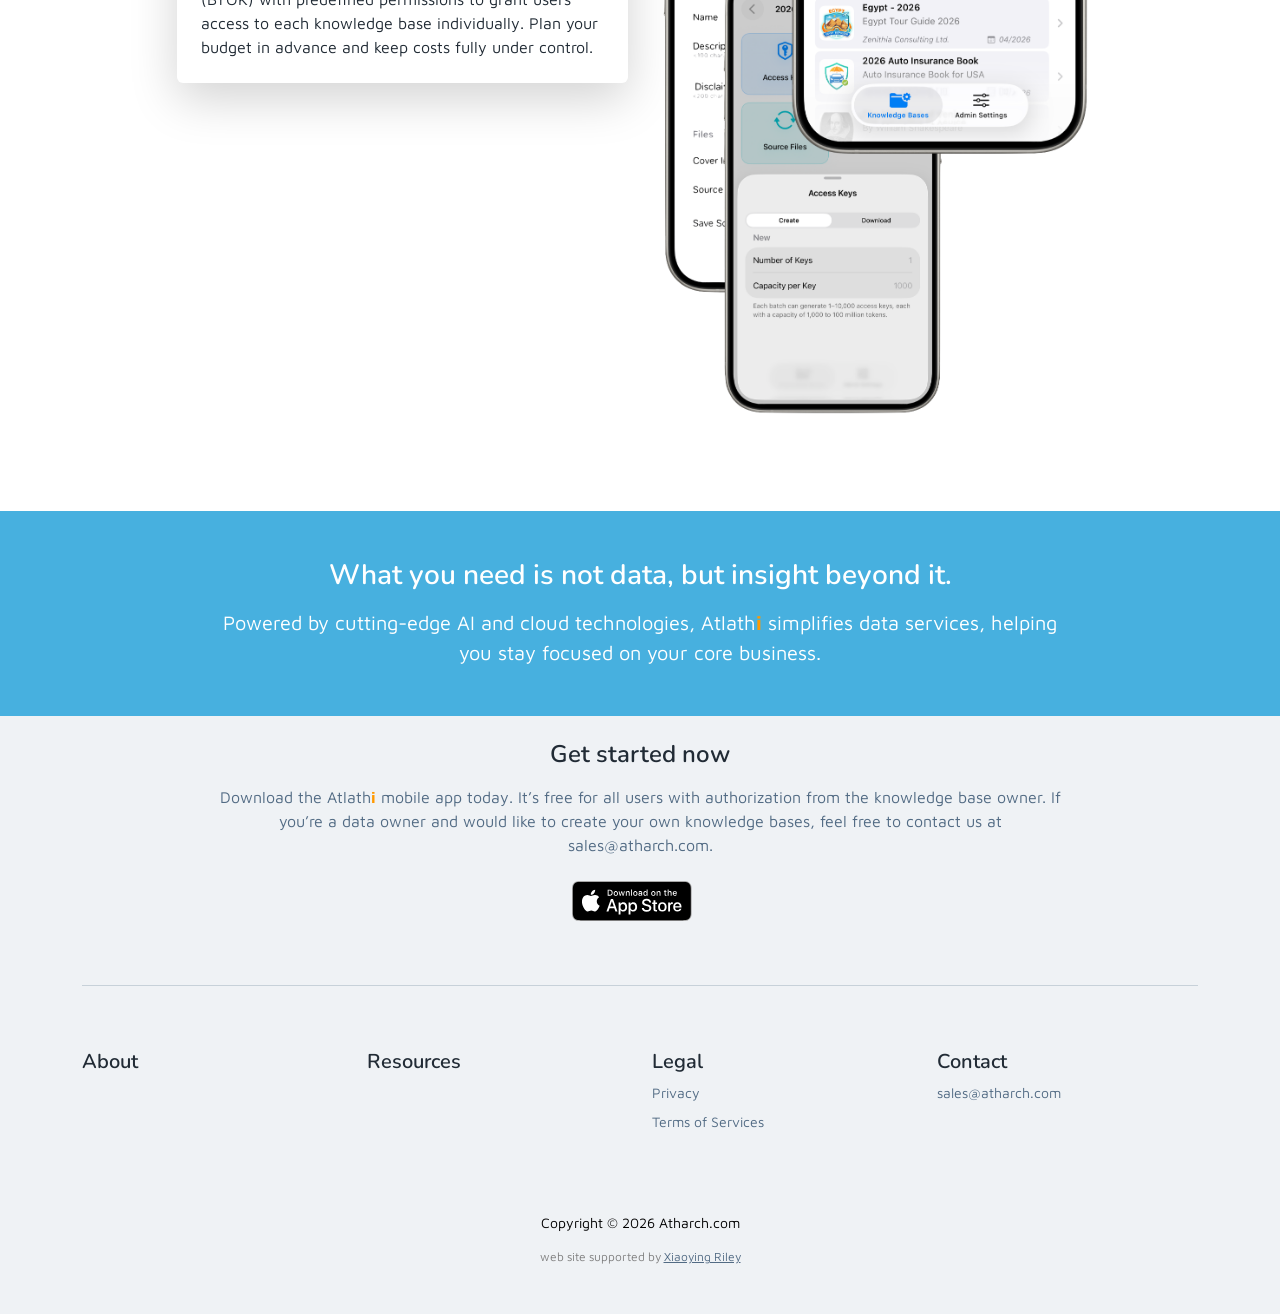
==== commit 83cf7cbc: "slogan update" ====
--- a/index.html
+++ b/index.html
@@ -46,7 +46,7 @@
 					<h1 class="site-logo">                                                                                                                        
 						<a class="navbar-brand d-inline-flex align-items-end" href="/">                                                                             
 						<img class="logo-icon me-3" src="assets/images/atharch-logo-icon.svg" alt="logo">                                                         
-						<span class="text-muted" style="font-size: 1.25rem;">From Tech to Value</span>                              
+						<span class="text-muted" style="font-size: 1.25rem;">Transform Tech to Value</span>                              
 						</a>                                                                                                                                        
 					</h1>  	
 					<!-- // Social Media List -->
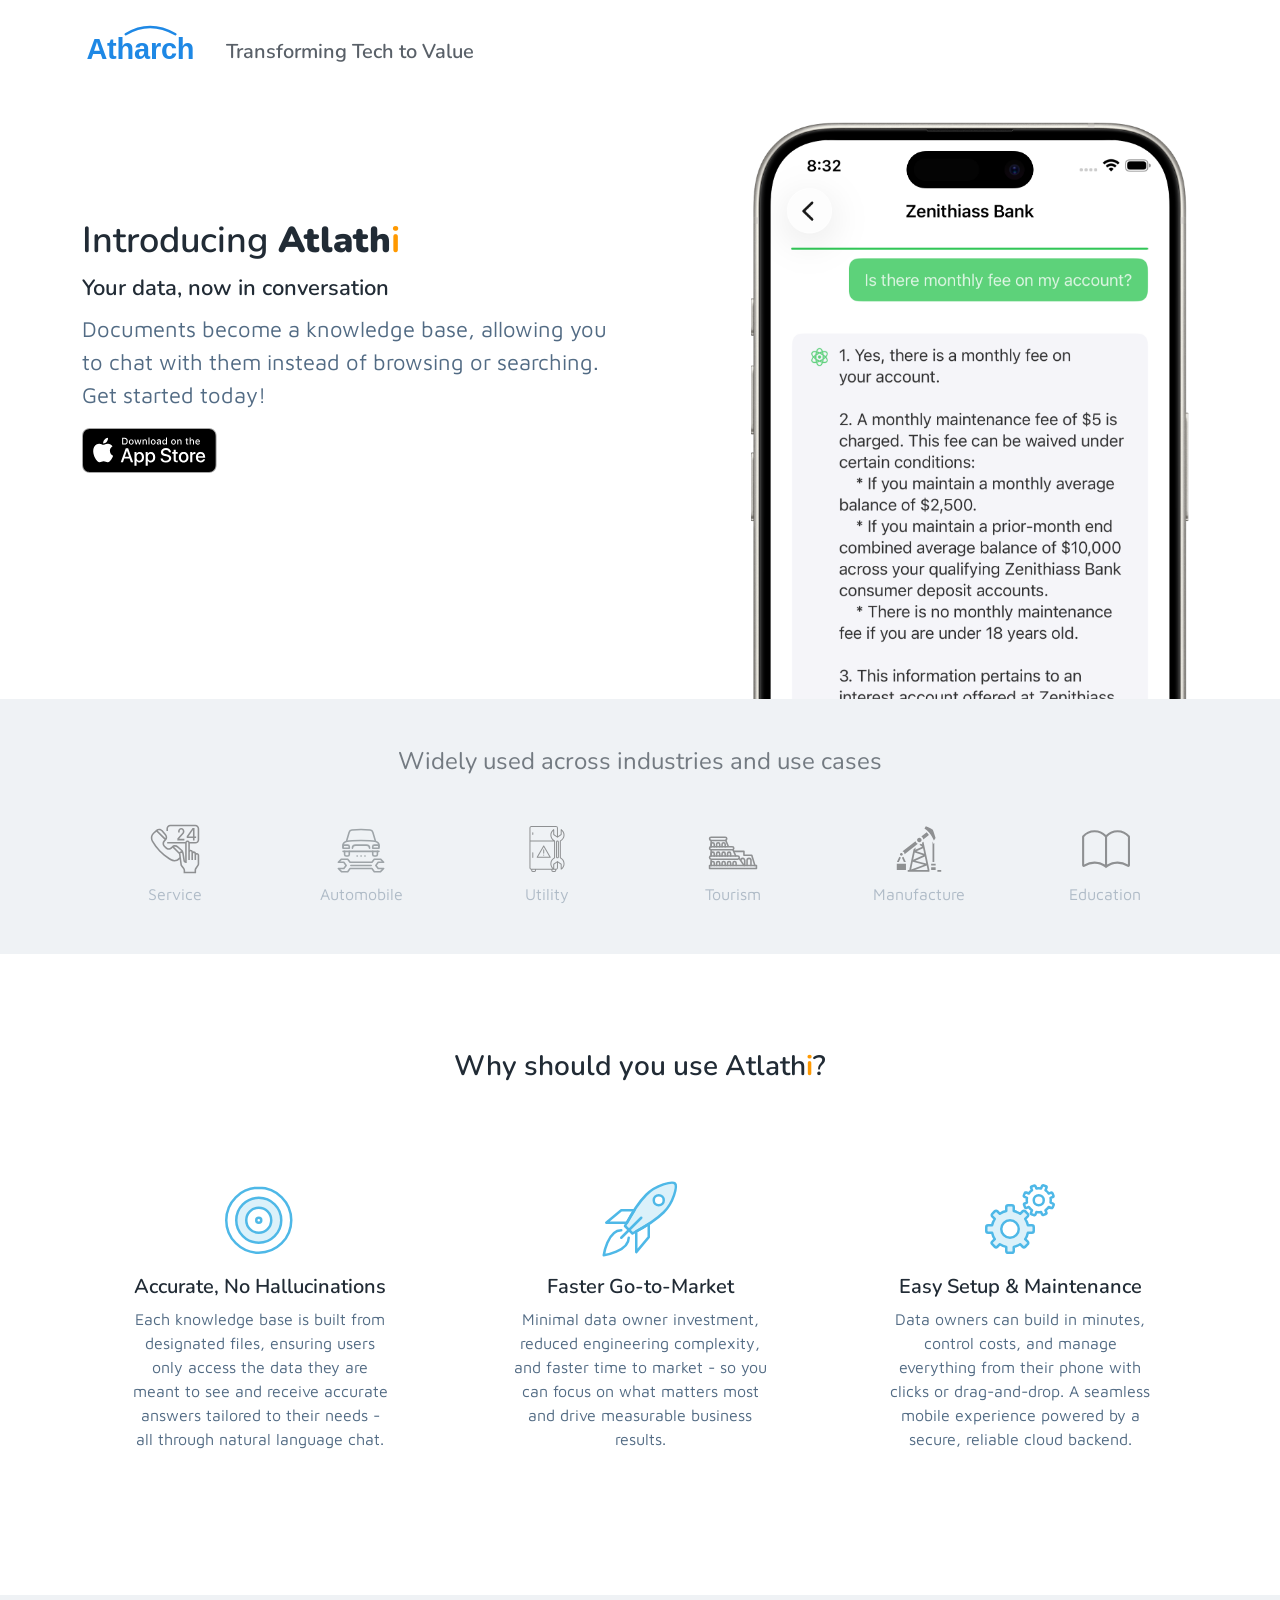
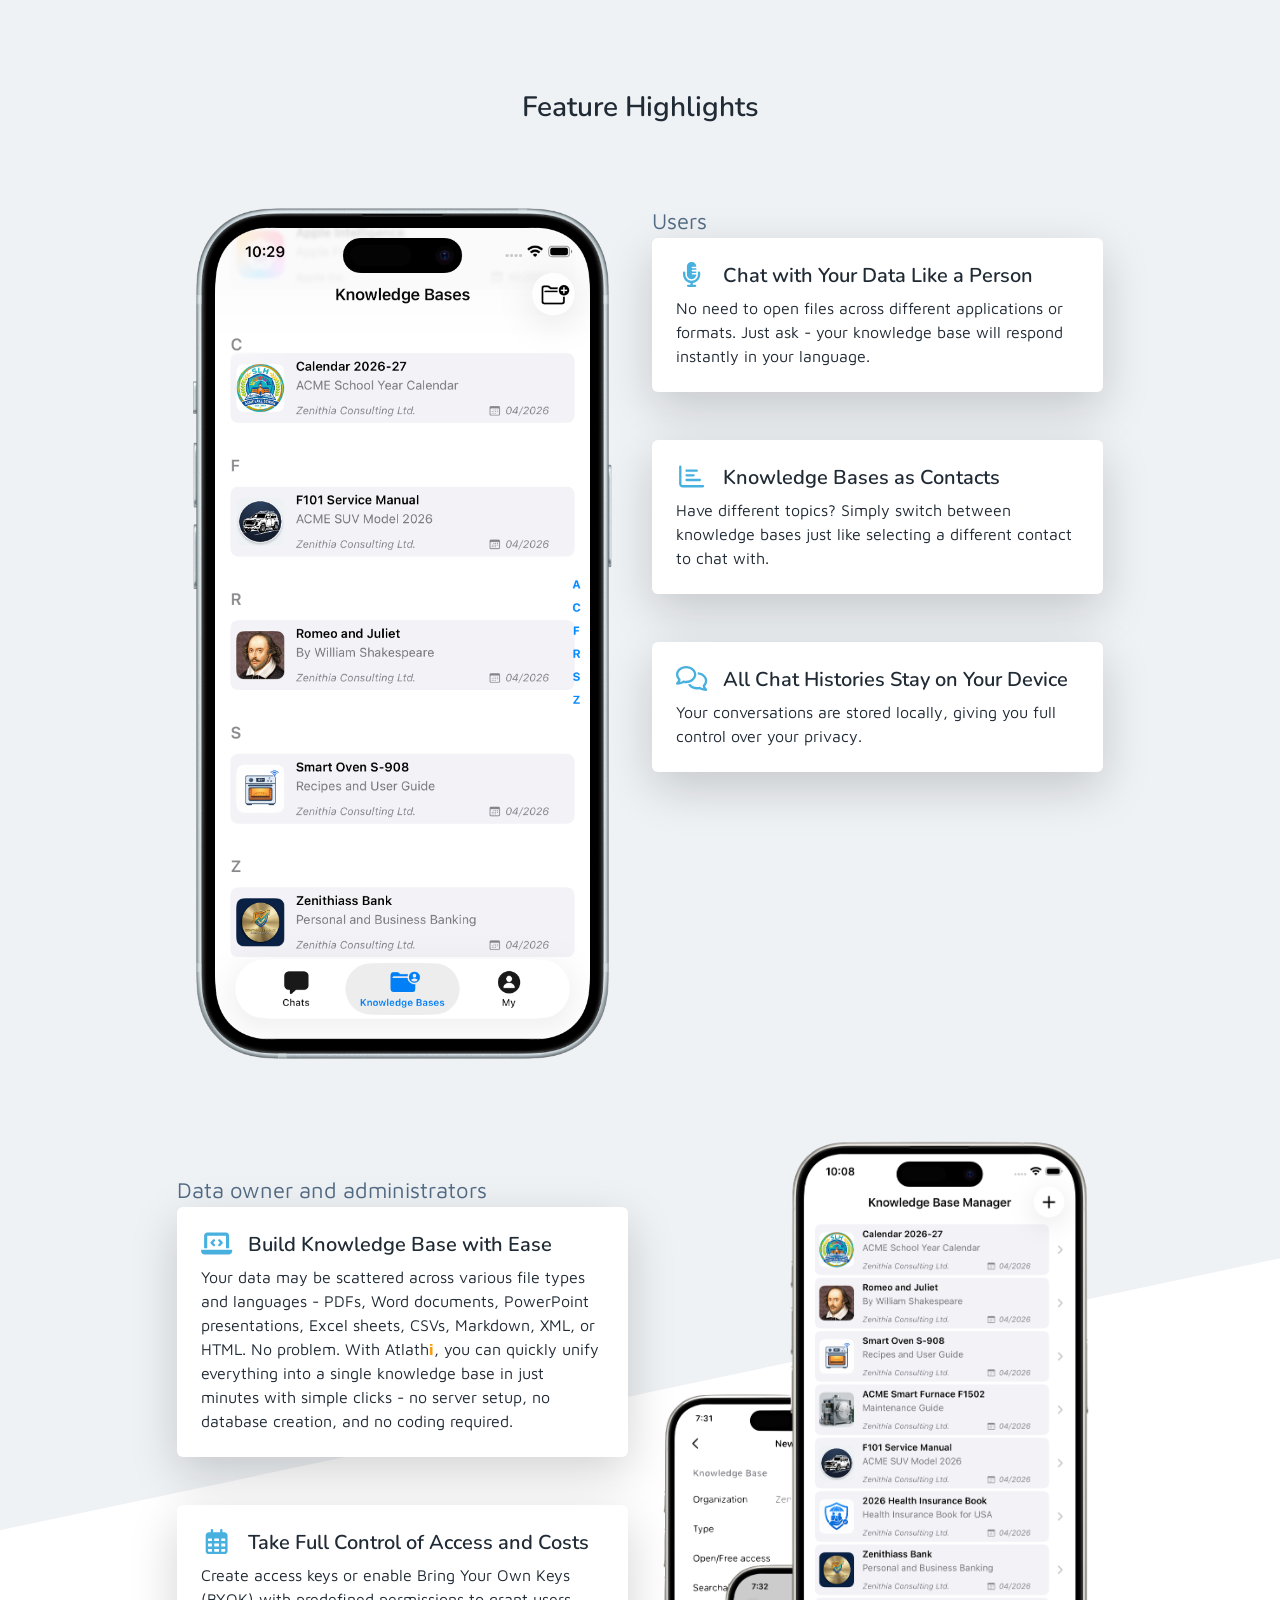
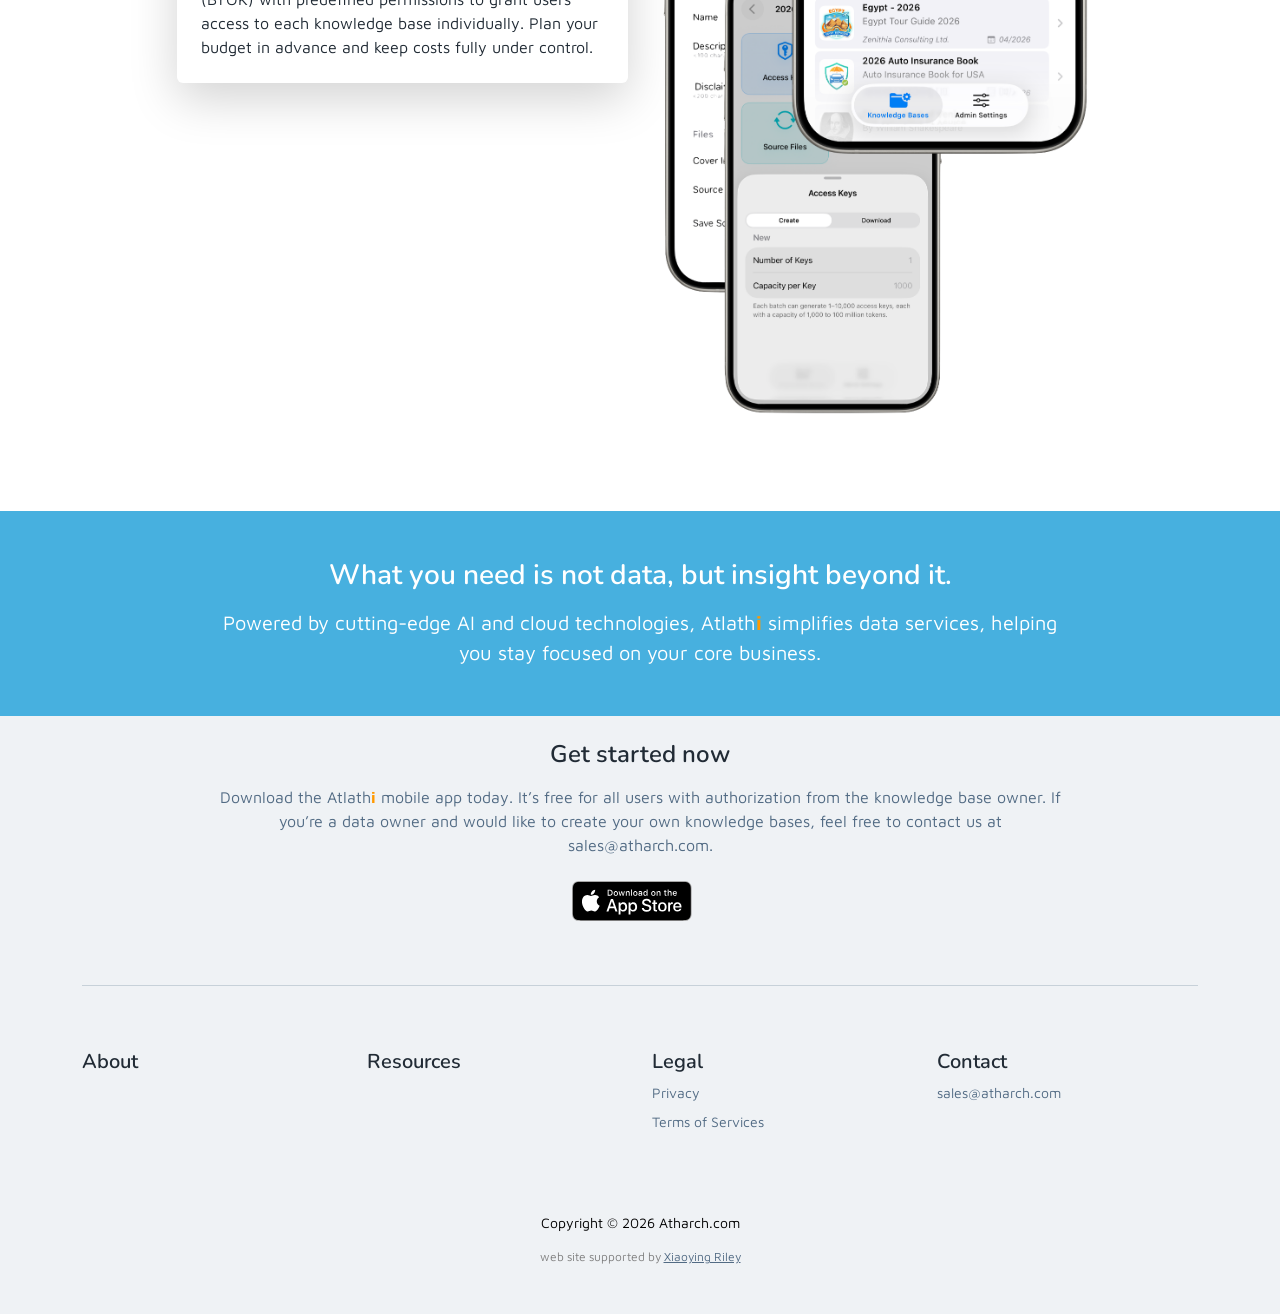
==== commit c8dc69fb: "slogan updated." ====
--- a/index.html
+++ b/index.html
@@ -46,7 +46,7 @@
 					<h1 class="site-logo">                                                                                                                        
 						<a class="navbar-brand d-inline-flex align-items-end" href="/">                                                                             
 						<img class="logo-icon me-3" src="assets/images/atharch-logo-icon.svg" alt="logo">                                                         
-						<span class="text-muted" style="font-size: 1.25rem;">Transform Tech to Value</span>                              
+						<span class="text-muted" style="font-size: 1.25rem;">Transforming Tech to Value</span>                              
 						</a>                                                                                                                                        
 					</h1>  	
 					<!-- // Social Media List -->
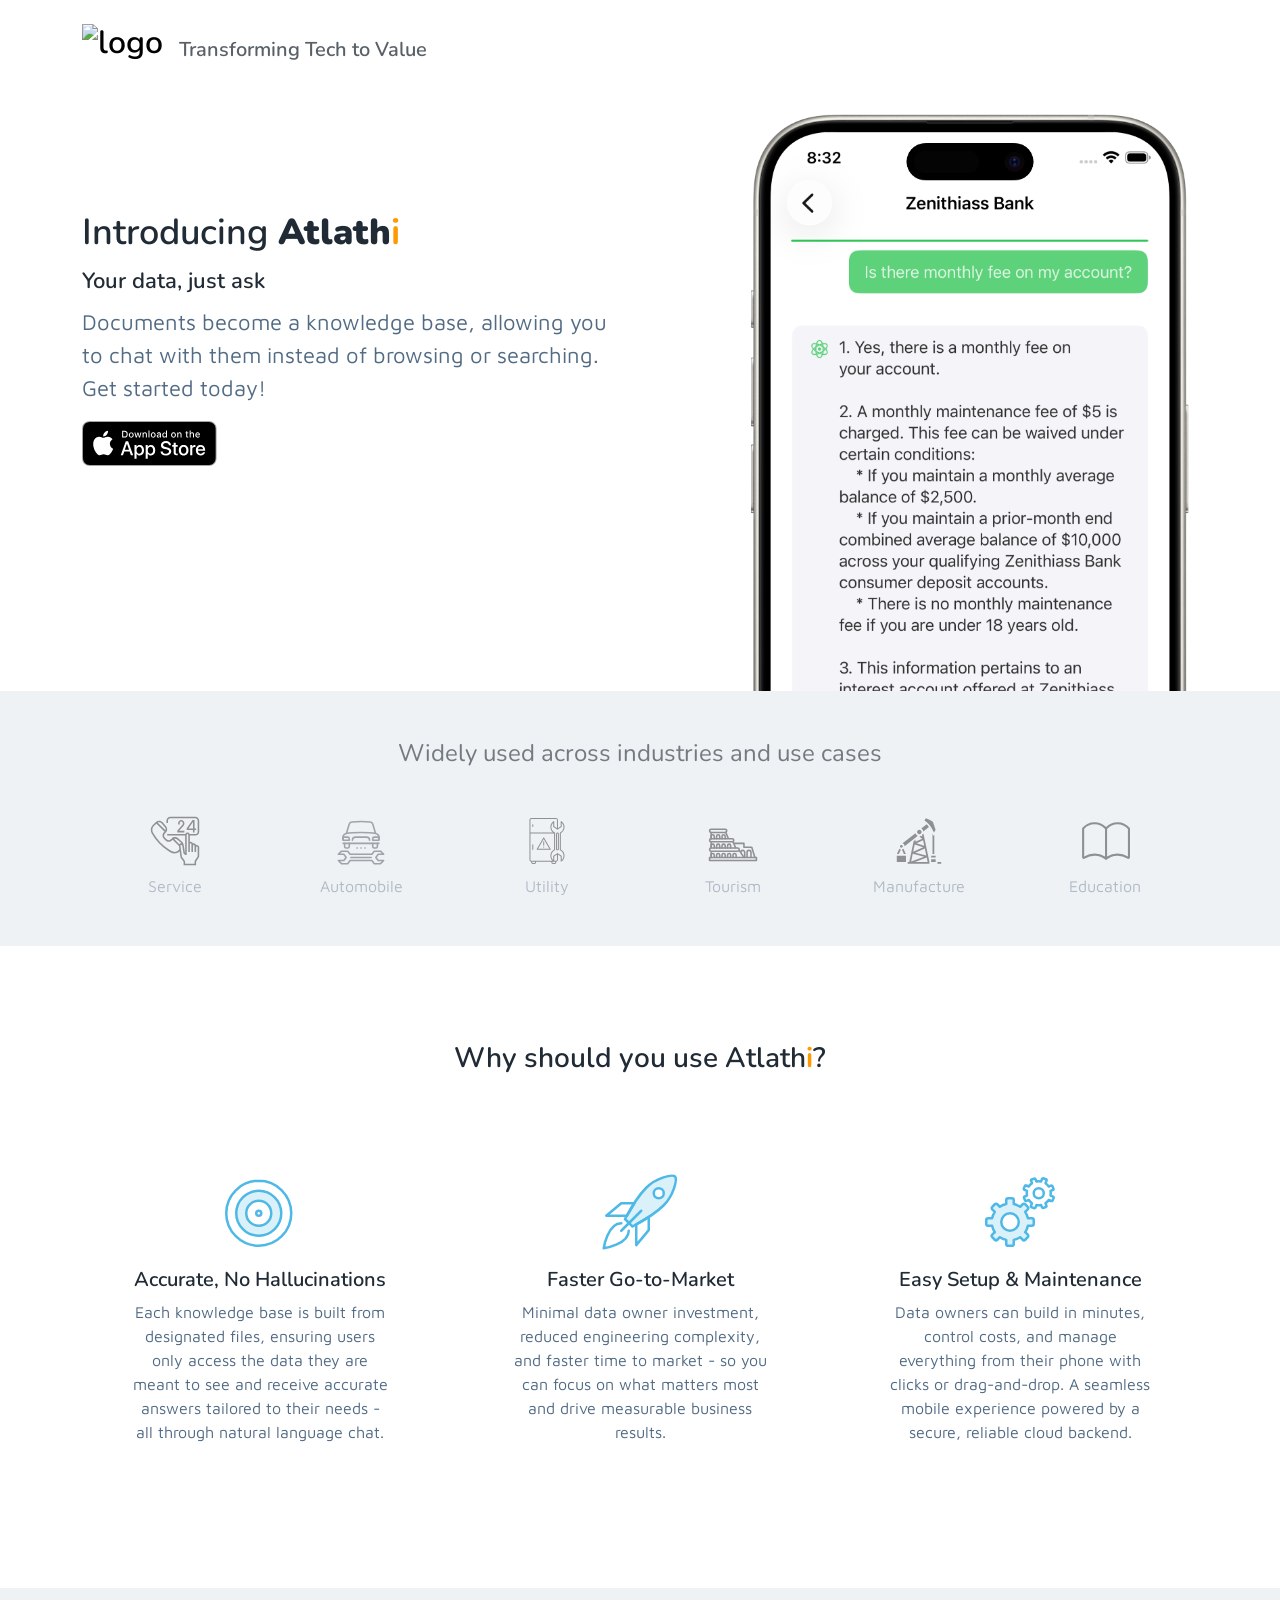
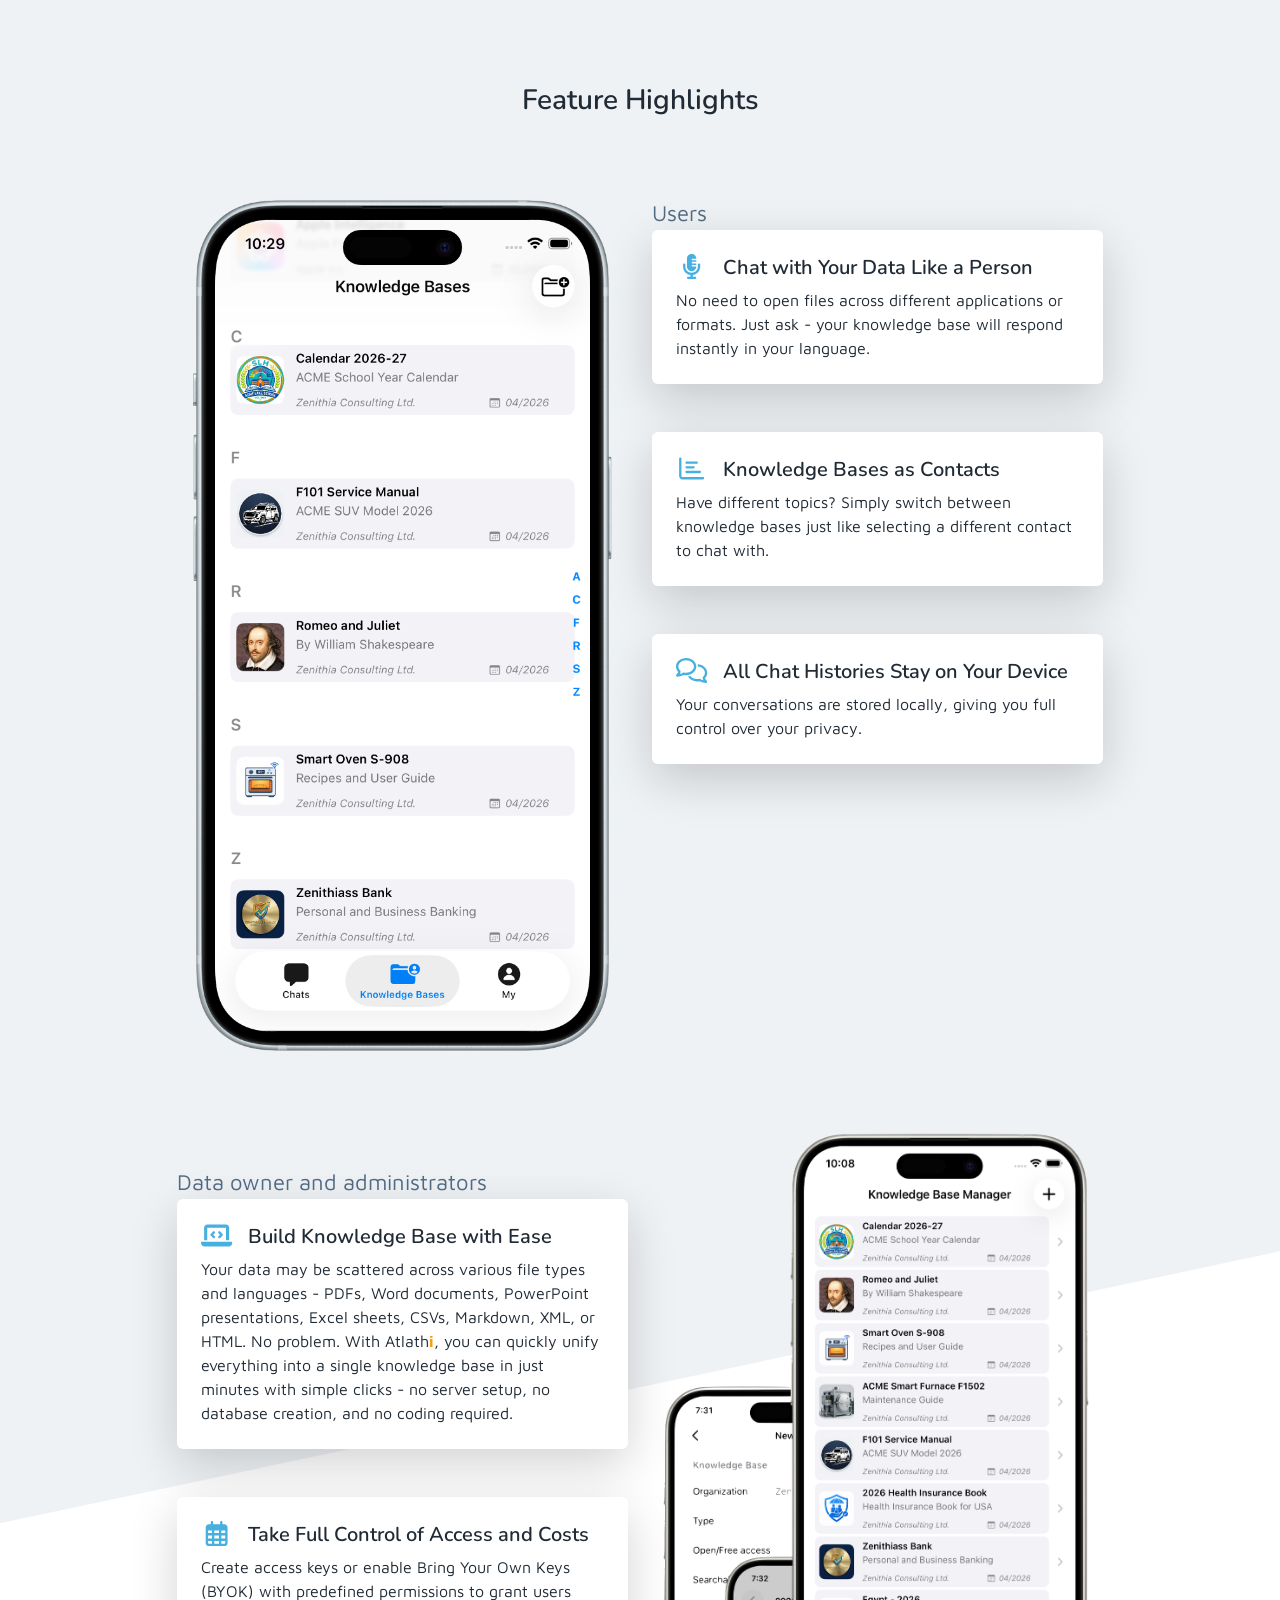
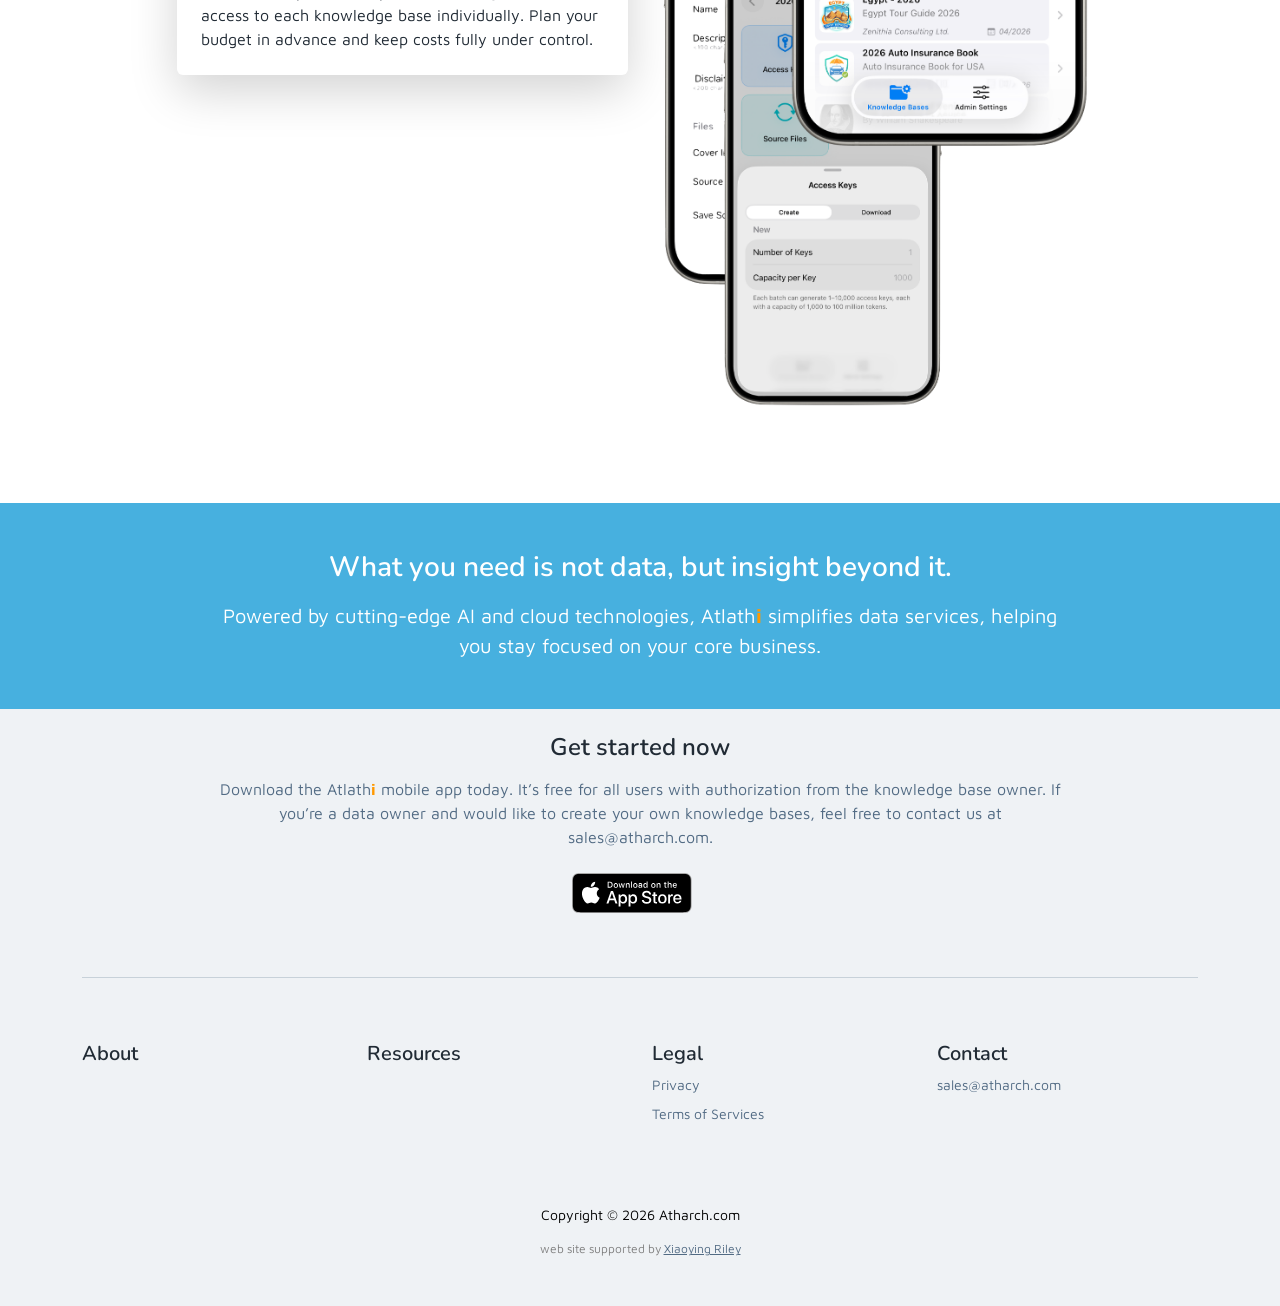
==== commit 65899727: "update feature statement on page." ====
--- a/index.html
+++ b/index.html
@@ -66,7 +66,7 @@
 		    <div class="row figure-holder">
 			    <div class="col-12 col-md-6 pt-3 pt-md-4">
 					<h2 class="site-headline font-weight-bold mt-lg-5 pt-lg-5">Introducing <strong>Atlath<span style="color:#FF9900;font-weight:bold">i</span></strong><br>
-					<span class="site-tagline mb-3">Your data, now in conversation</span>
+					<span class="site-tagline mb-3">Your data, just ask</span>
 					</h2>
 
 					<div class="site-tagline mb-3">Documents become a knowledge base, allowing you to chat with them instead of browsing or searching. Get started today!</div>
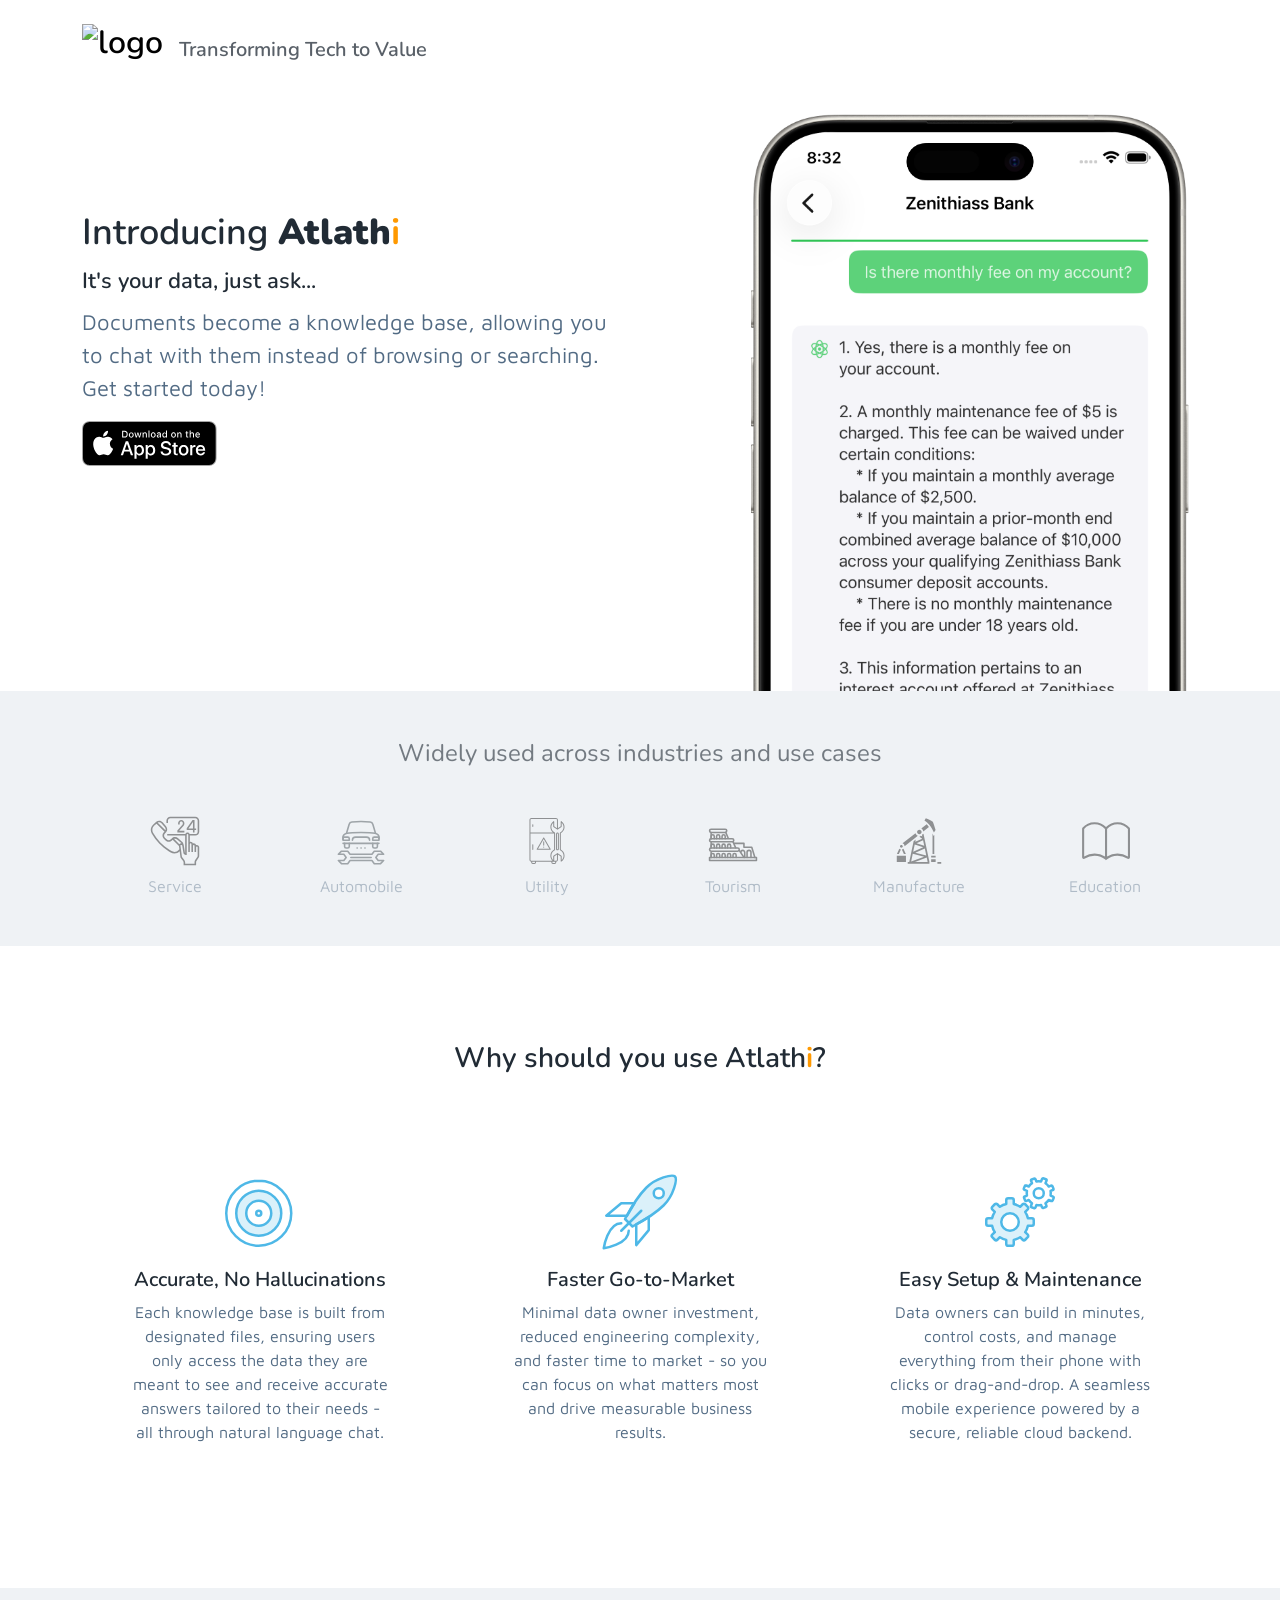
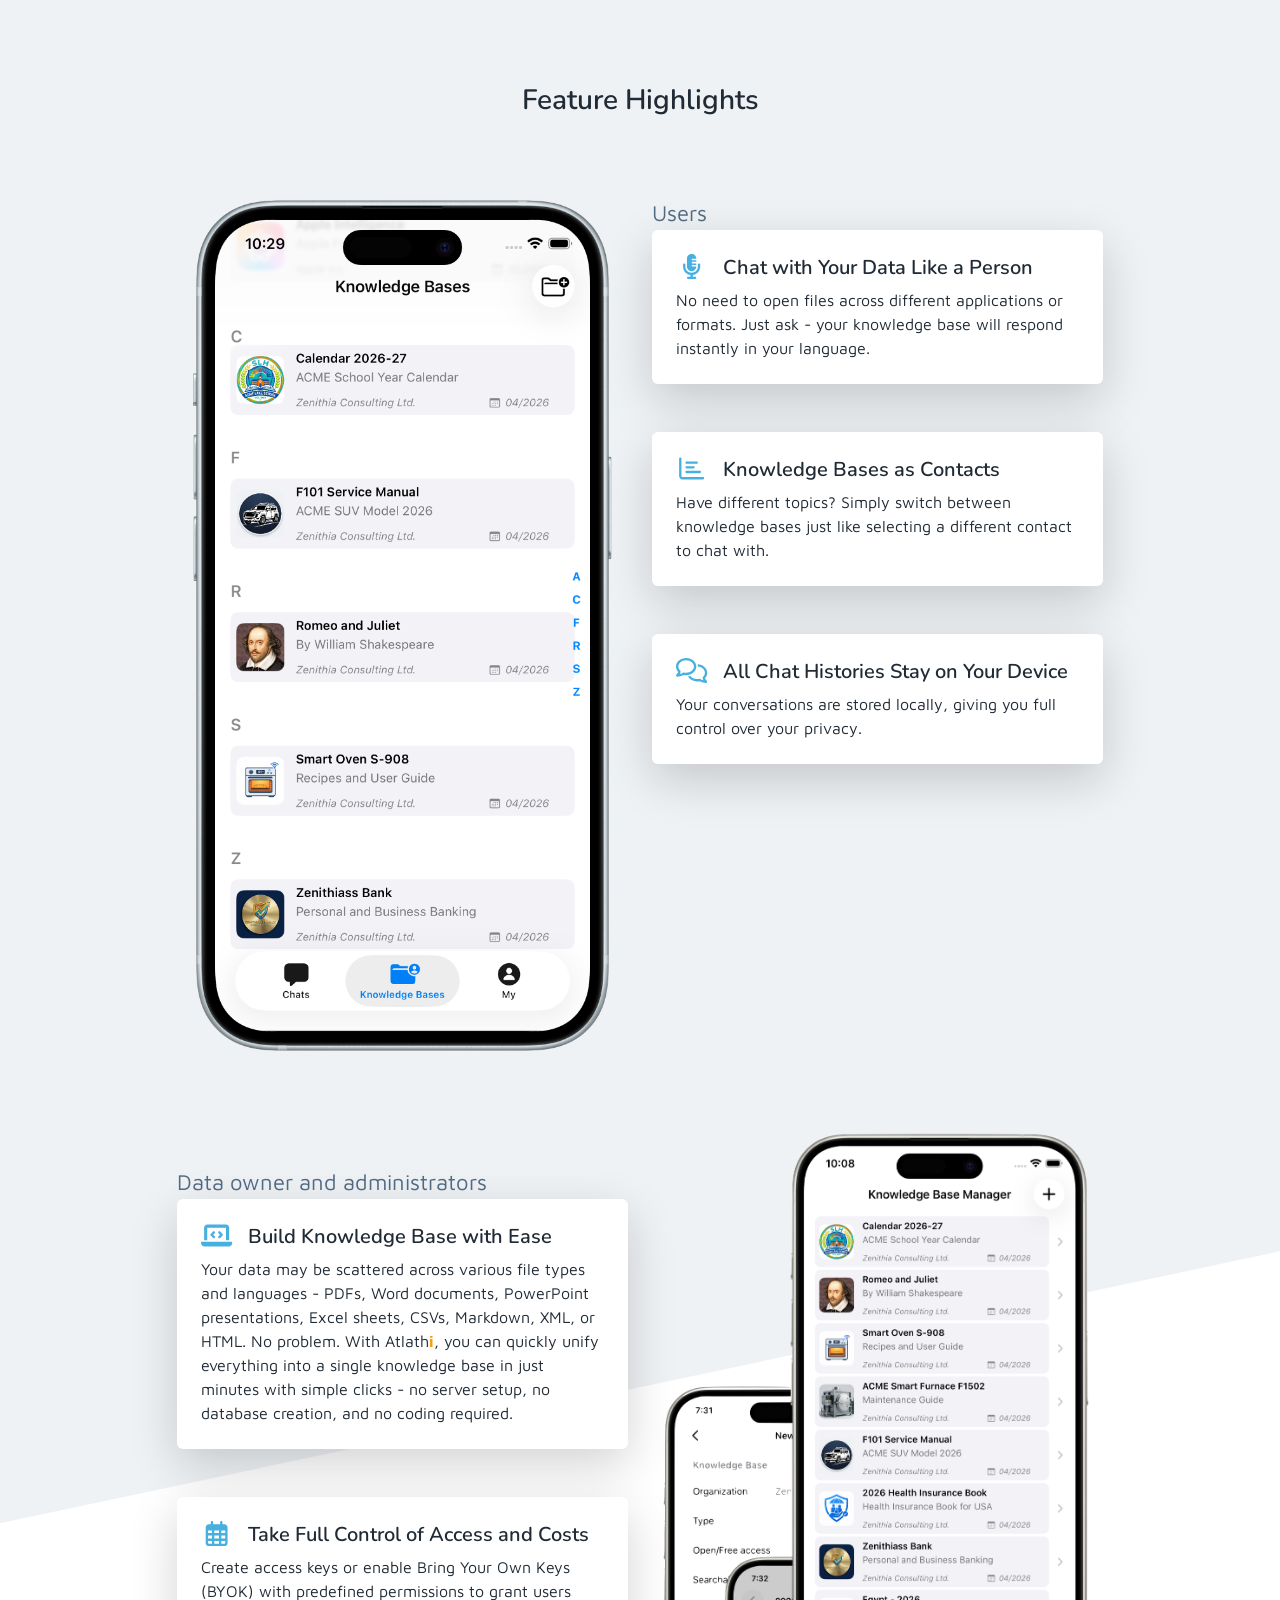
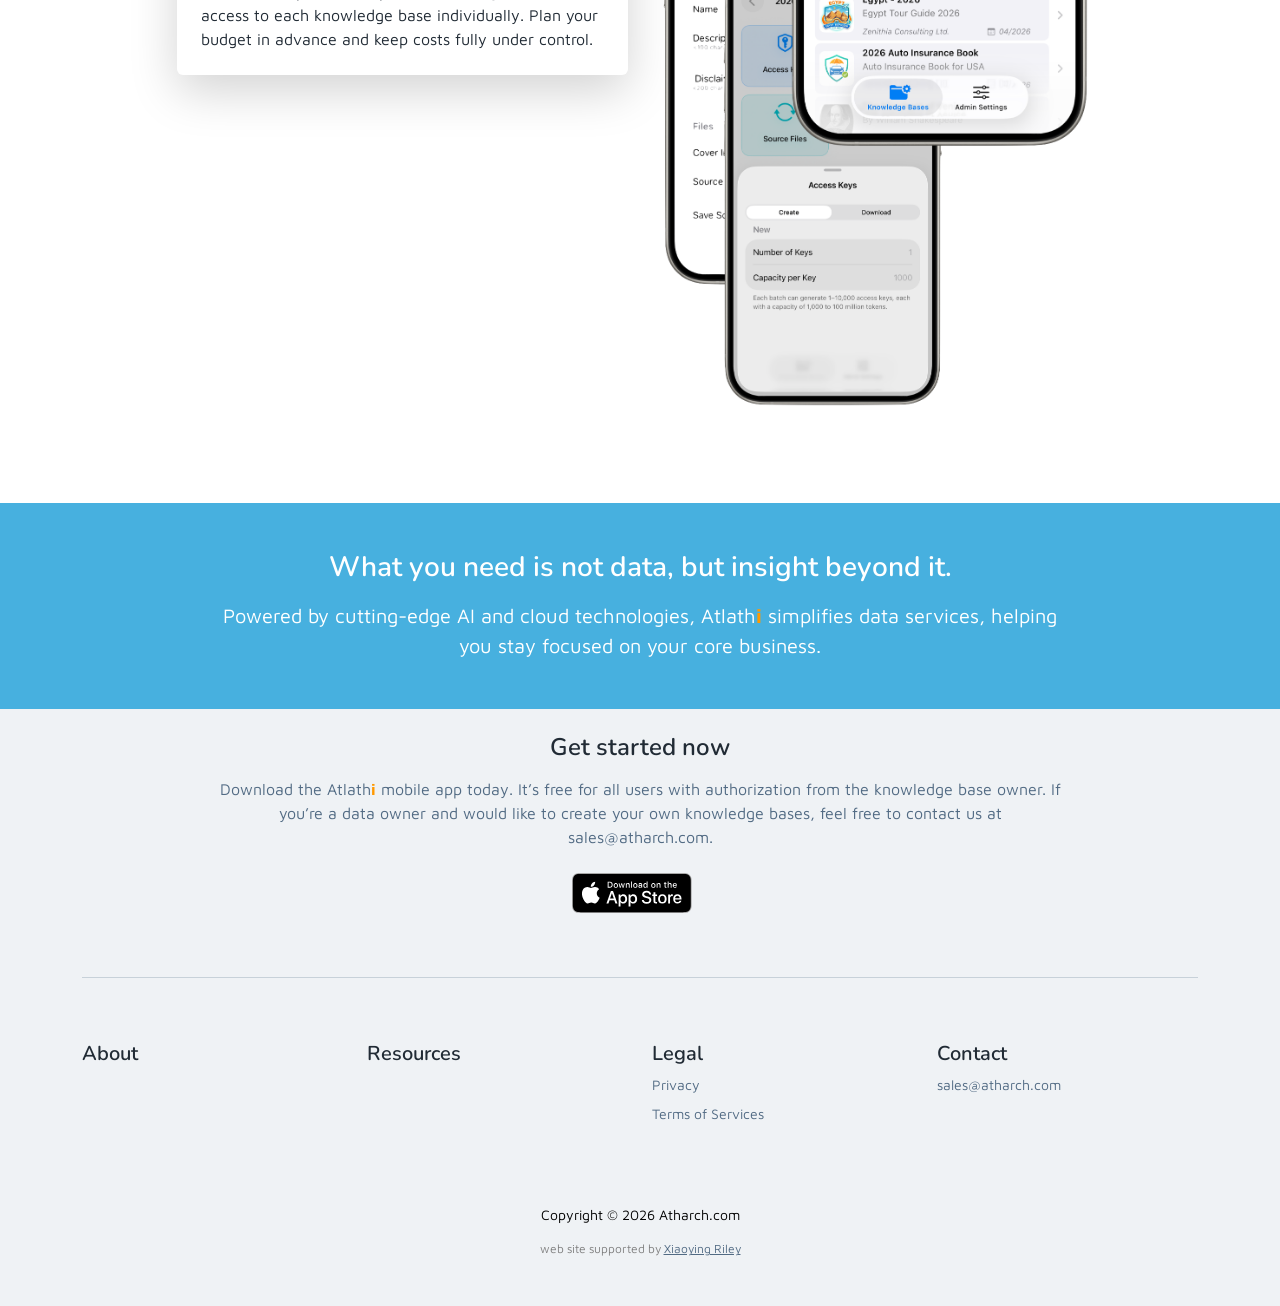
==== commit cebd4648: "statement update" ====
--- a/index.html
+++ b/index.html
@@ -66,7 +66,7 @@
 		    <div class="row figure-holder">
 			    <div class="col-12 col-md-6 pt-3 pt-md-4">
 					<h2 class="site-headline font-weight-bold mt-lg-5 pt-lg-5">Introducing <strong>Atlath<span style="color:#FF9900;font-weight:bold">i</span></strong><br>
-					<span class="site-tagline mb-3">Your data, just ask</span>
+					<span class="site-tagline mb-3">It's your data, just ask...</span>
 					</h2>
 
 					<div class="site-tagline mb-3">Documents become a knowledge base, allowing you to chat with them instead of browsing or searching. Get started today!</div>
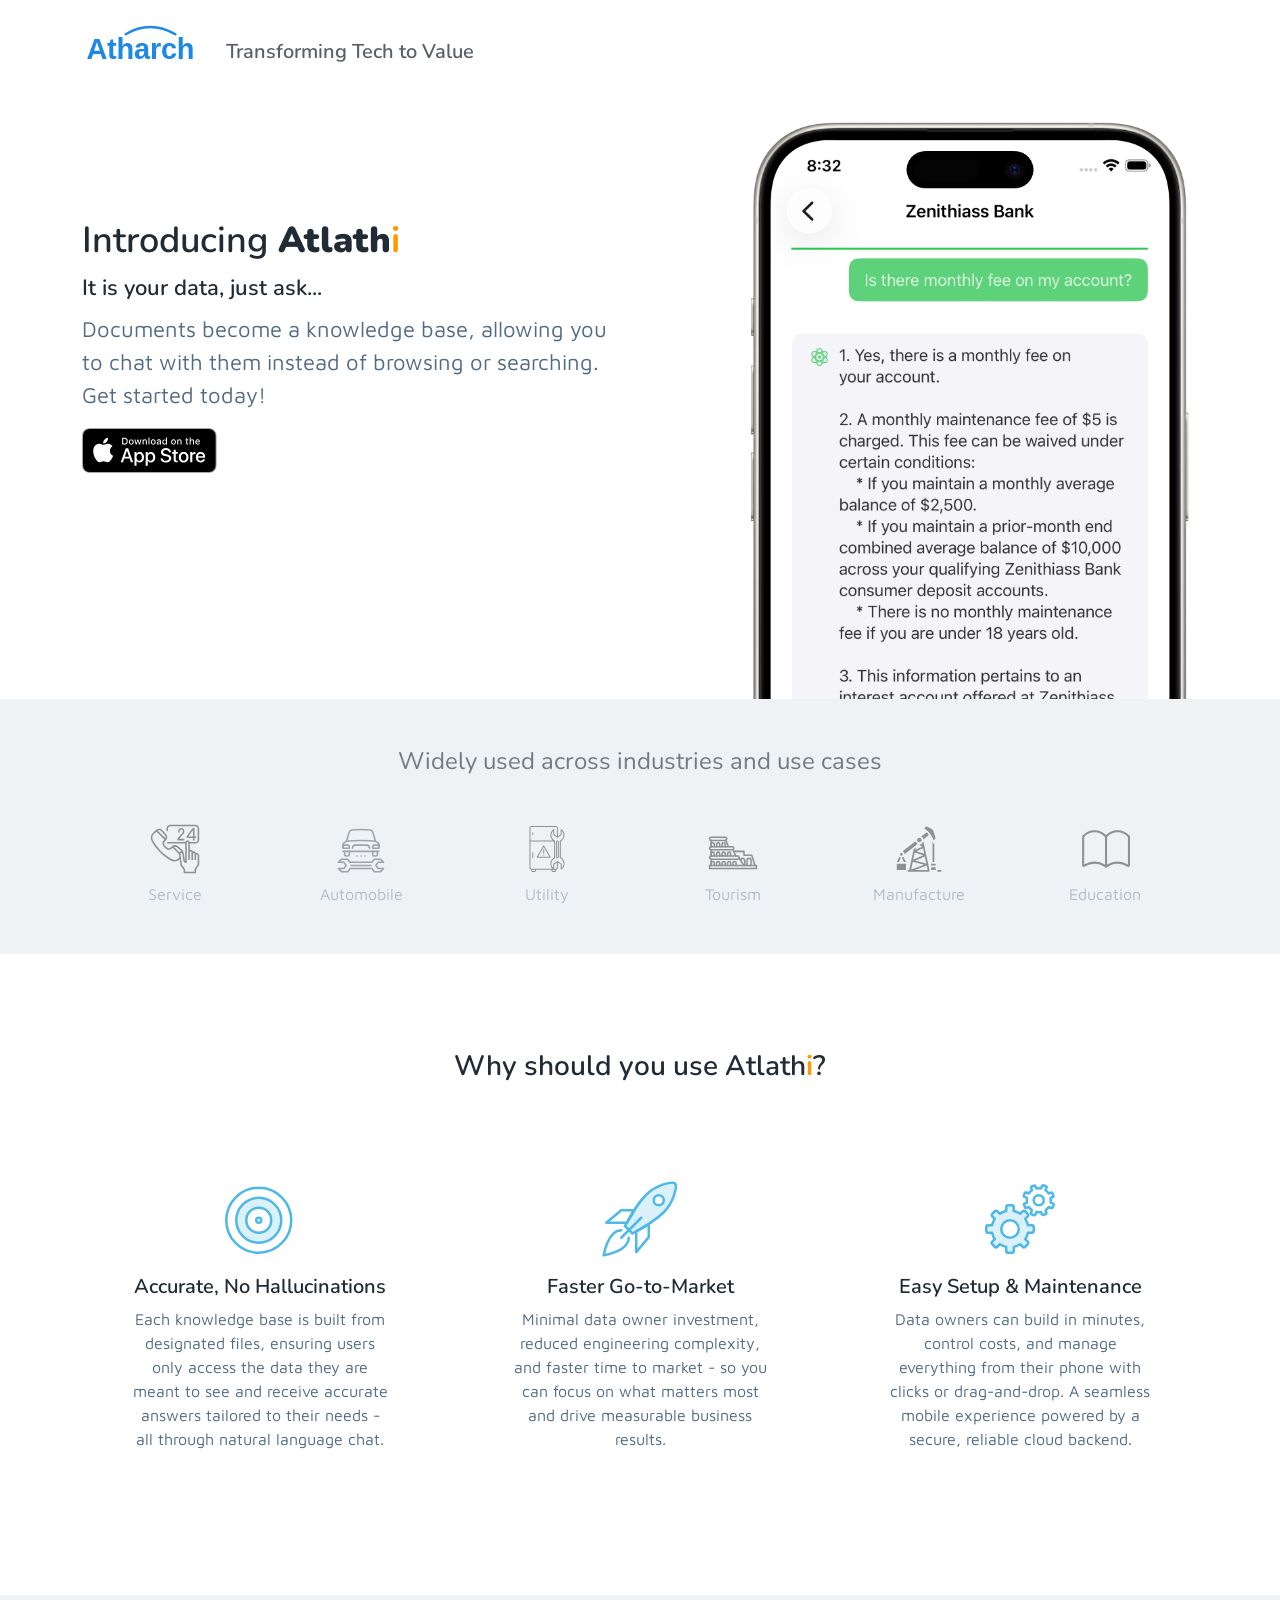
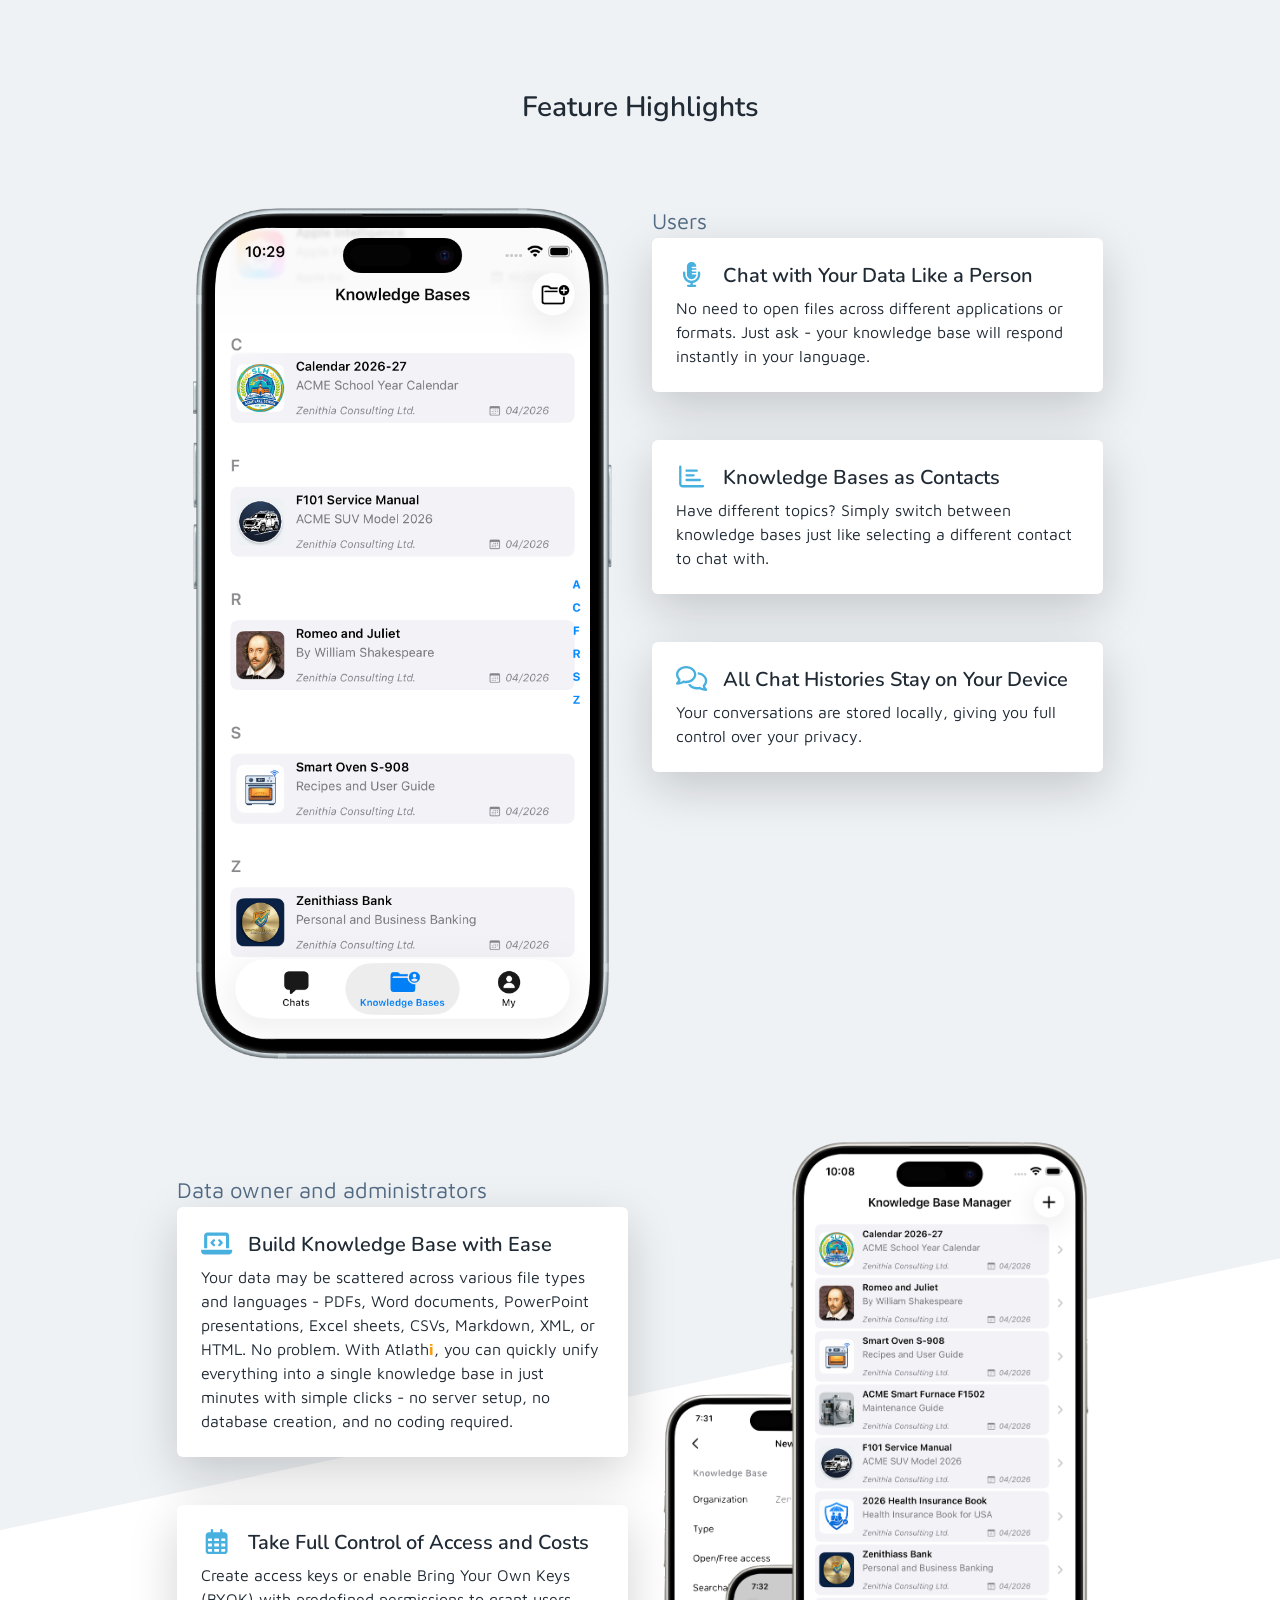
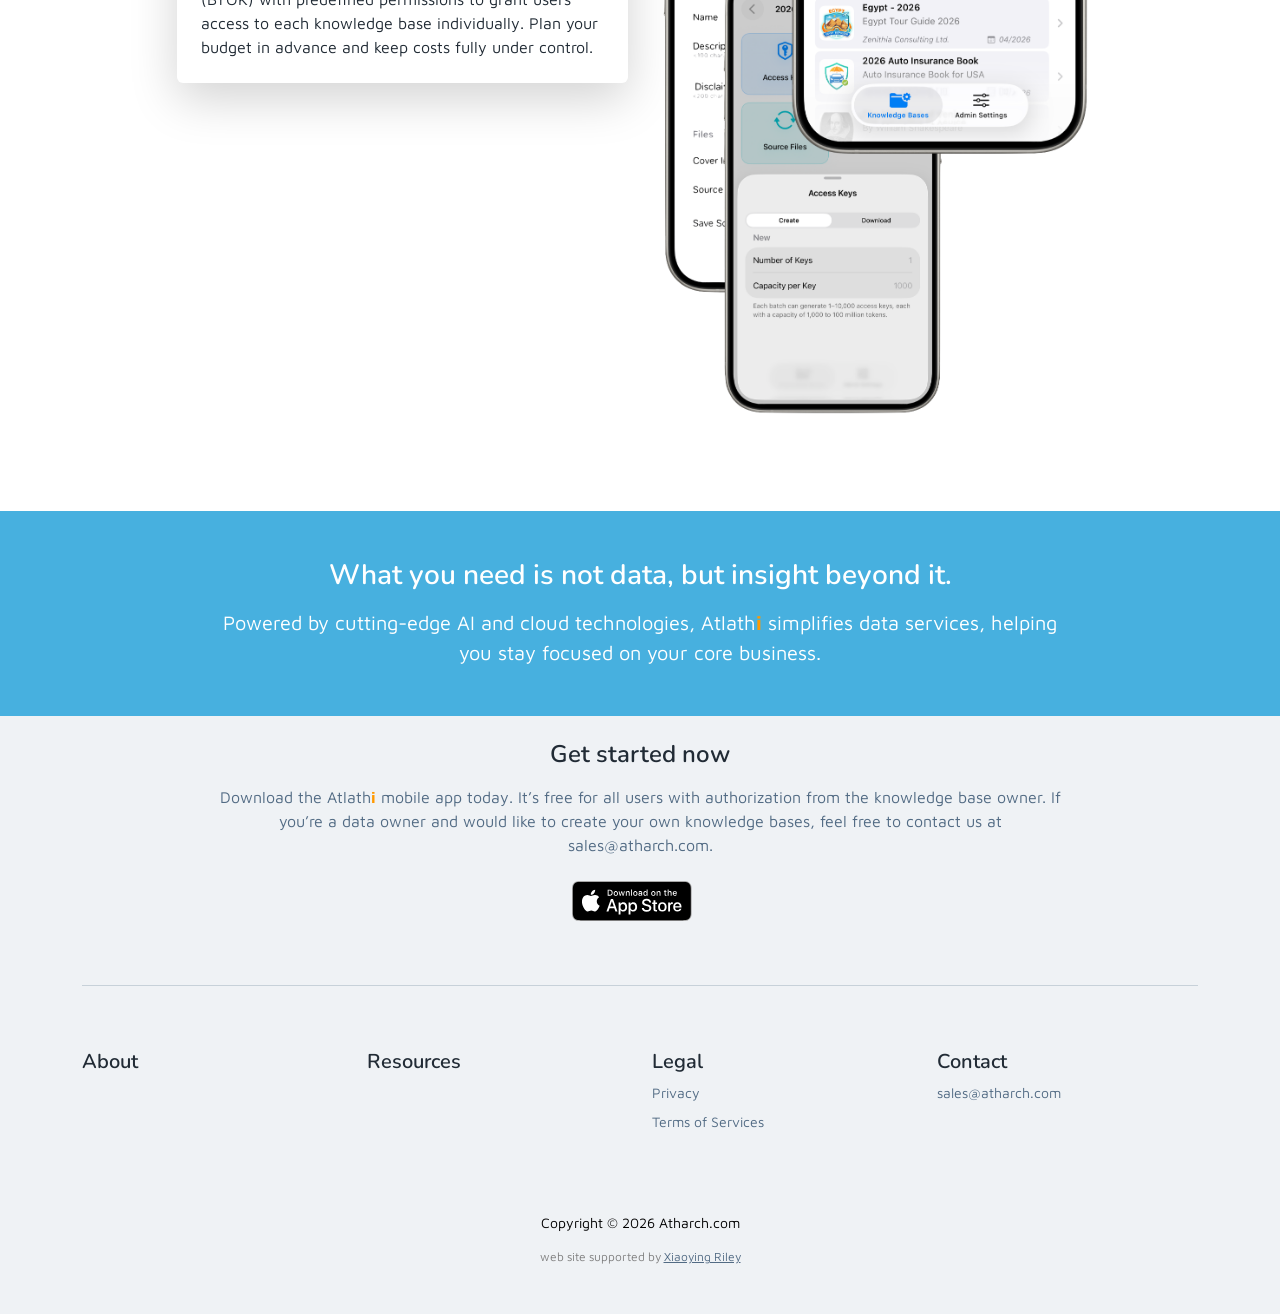
==== commit 8fcffb27: "update text" ====
--- a/index.html
+++ b/index.html
@@ -66,7 +66,7 @@
 		    <div class="row figure-holder">
 			    <div class="col-12 col-md-6 pt-3 pt-md-4">
 					<h2 class="site-headline font-weight-bold mt-lg-5 pt-lg-5">Introducing <strong>Atlath<span style="color:#FF9900;font-weight:bold">i</span></strong><br>
-					<span class="site-tagline mb-3">It's your data, just ask...</span>
+					<span class="site-tagline mb-3">It is your data, just ask...</span>
 					</h2>
 
 					<div class="site-tagline mb-3">Documents become a knowledge base, allowing you to chat with them instead of browsing or searching. Get started today!</div>
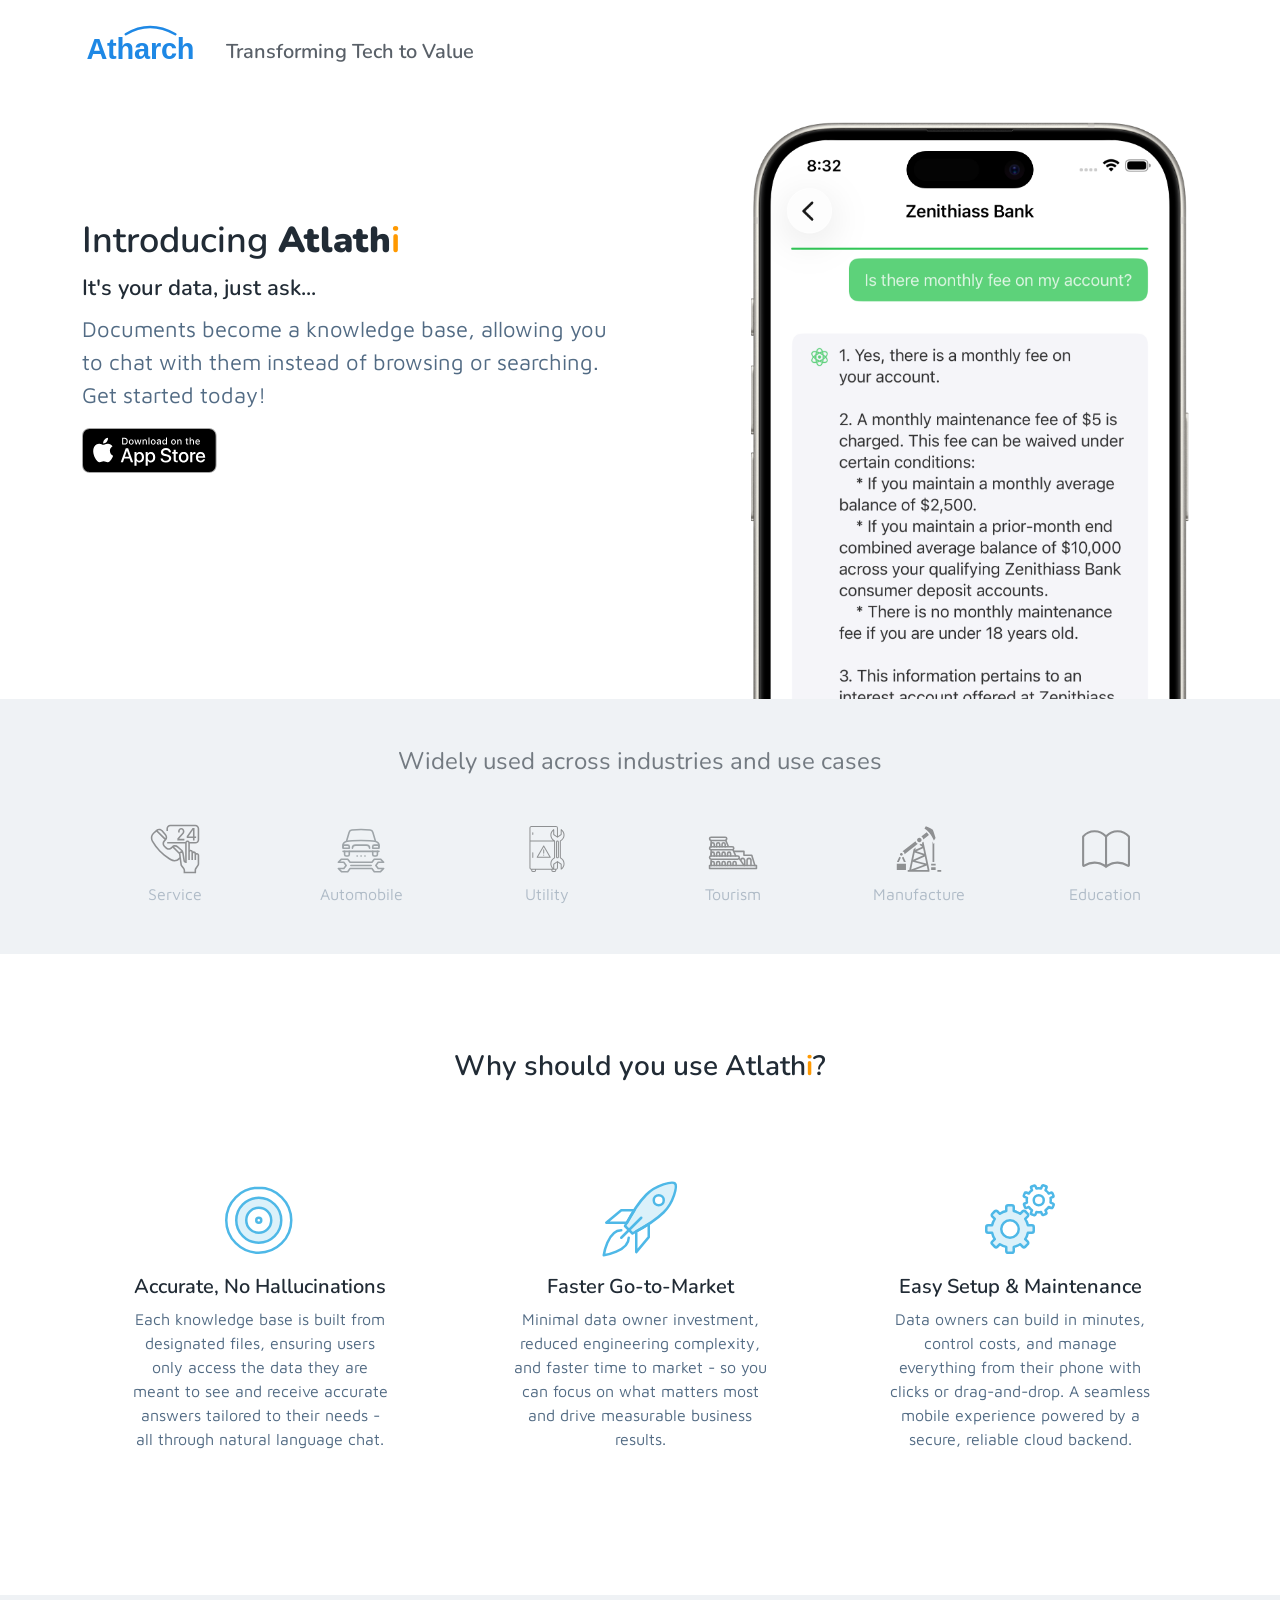
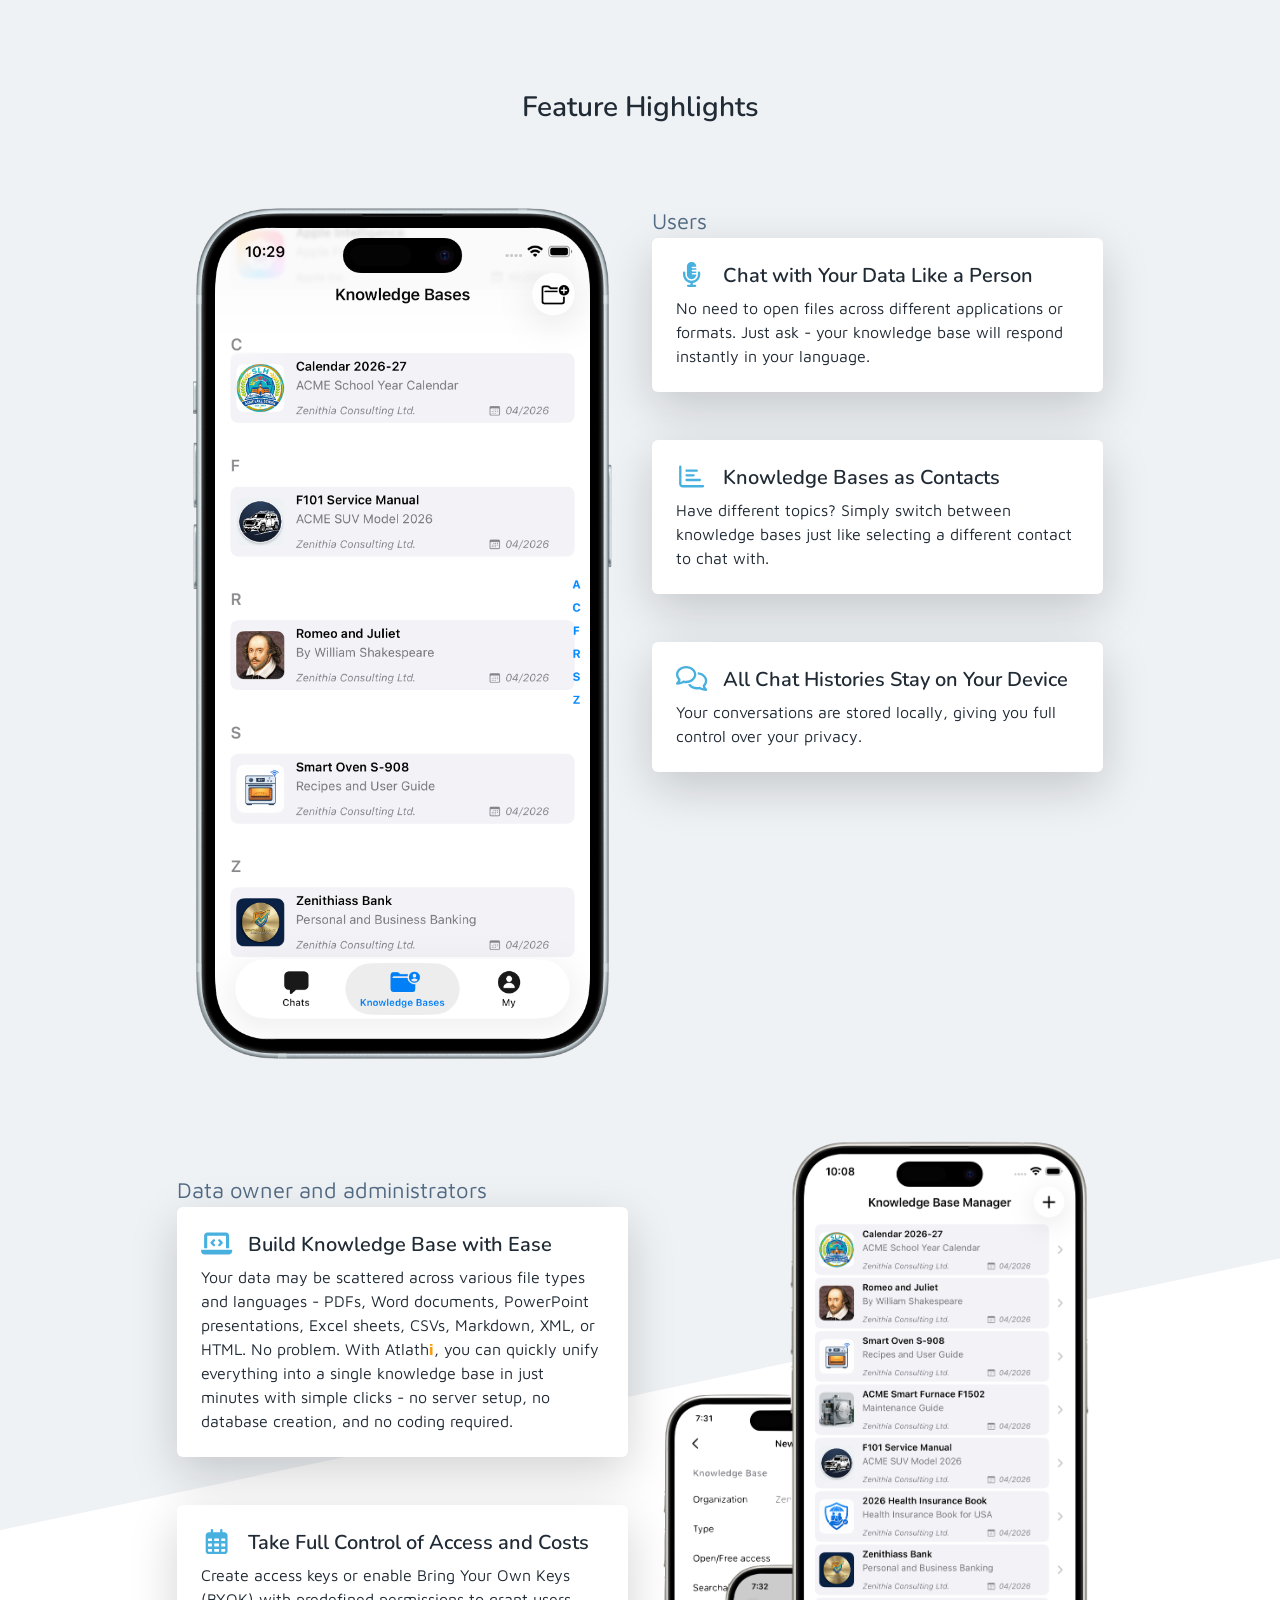
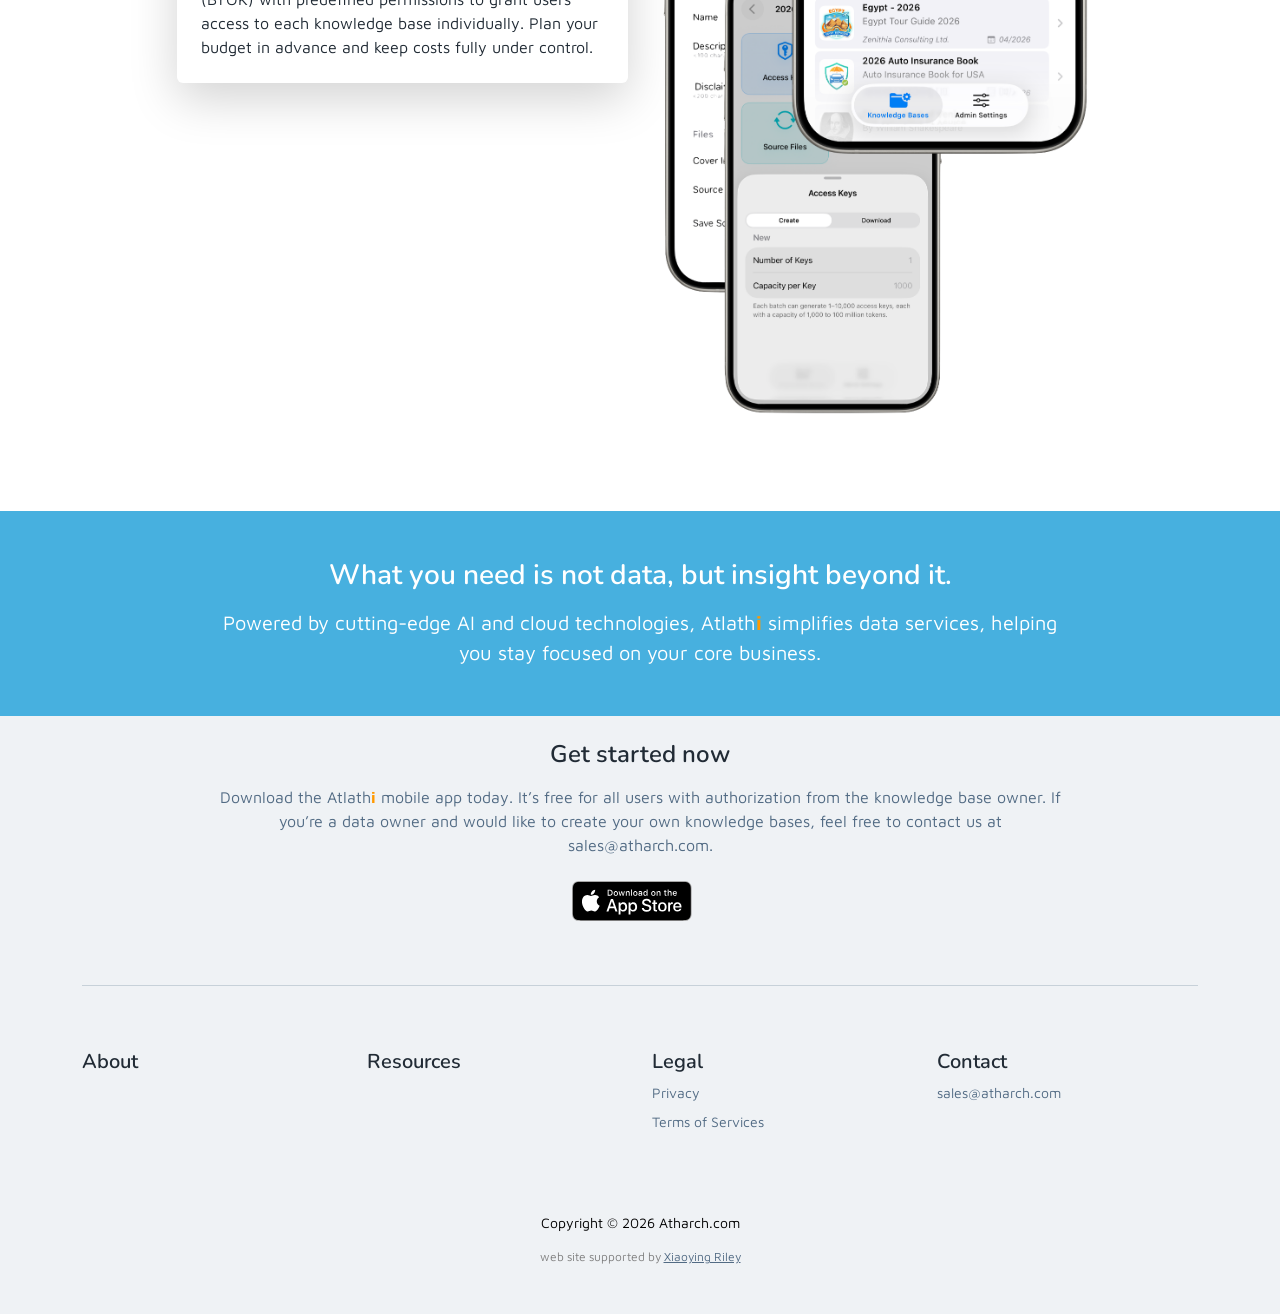
==== commit eb8c897c: "simplify text" ====
--- a/index.html
+++ b/index.html
@@ -66,7 +66,7 @@
 		    <div class="row figure-holder">
 			    <div class="col-12 col-md-6 pt-3 pt-md-4">
 					<h2 class="site-headline font-weight-bold mt-lg-5 pt-lg-5">Introducing <strong>Atlath<span style="color:#FF9900;font-weight:bold">i</span></strong><br>
-					<span class="site-tagline mb-3">It is your data, just ask...</span>
+					<span class="site-tagline mb-3">It's your data, just ask...</span>
 					</h2>
 
 					<div class="site-tagline mb-3">Documents become a knowledge base, allowing you to chat with them instead of browsing or searching. Get started today!</div>
